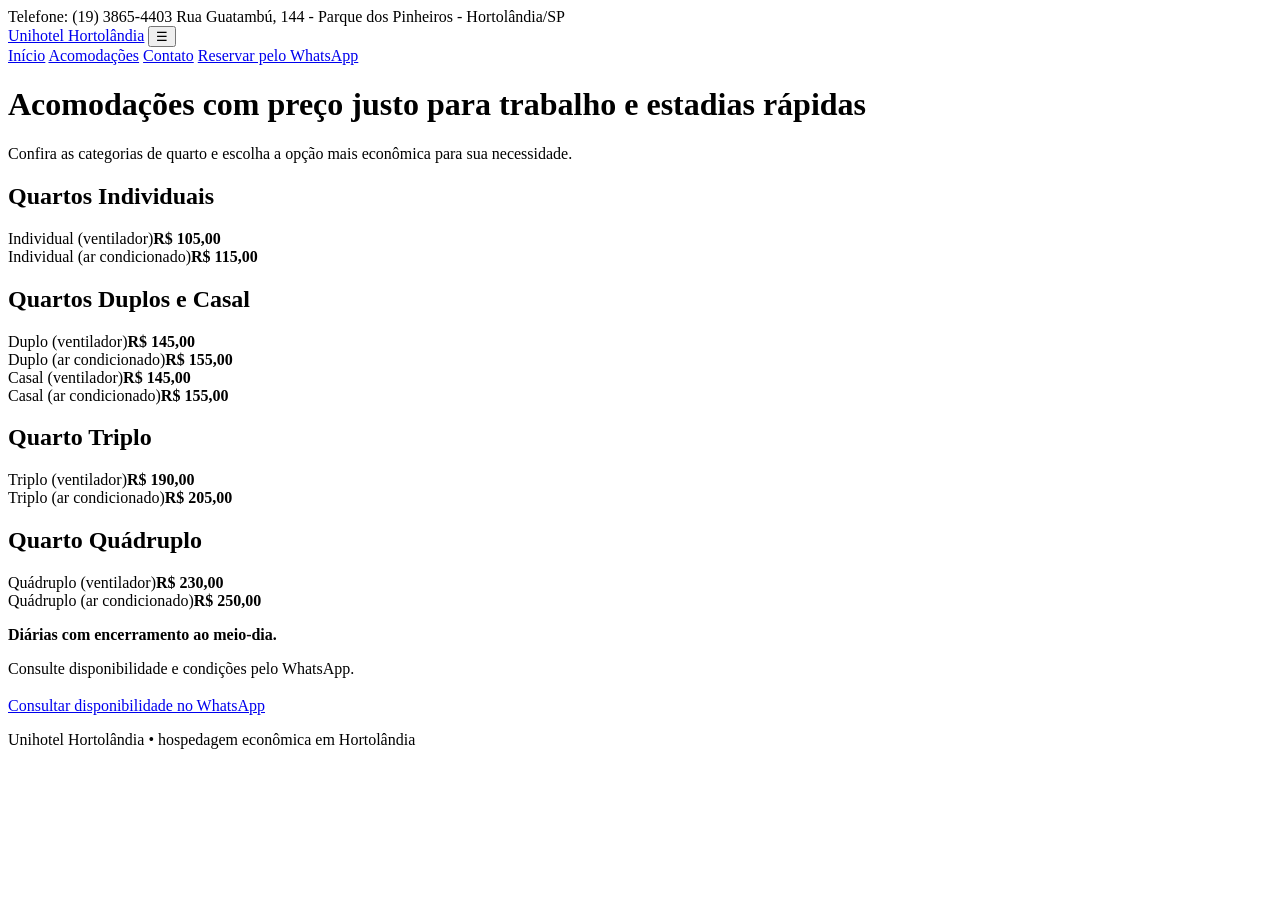
==== site/web/acomodacoes.html @ 1331bcb0 "Extrai conteúdo do site" ====
<!doctype html>
<html lang="pt-BR">
<head>
  <meta charset="utf-8">
  <meta name="viewport" content="width=device-width, initial-scale=1">
  <title>Acomodações e preços | Unihotel Hortolândia</title>
  <meta name="description" content="Veja as acomodações e tarifas do Unihotel Hortolândia. Hospedagem econômica em Hortolândia com opções individual, duplo, casal, triplo e quádruplo.">
  <meta name="keywords" content="hotel em Hortolândia, hotel barato em Hortolândia, hospedagem econômica em Hortolândia, hotel para trabalhadores em Hortolândia">
  <link rel="canonical" href="https://www.hotel-unihotel.com.br/acomodacoes.html">
  <link rel="stylesheet" href="assets/css/site.css">
</head>
<body>
  <header class="header">
    <div class="topbar">
      <div class="container">
        <span>Telefone: (19) 3865-4403</span>
        <span>Rua Guatambú, 144 - Parque dos Pinheiros - Hortolândia/SP</span>
      </div>
    </div>
    <div class="container nav-wrap">
      <a class="brand" href="index.html">Unihotel Hortolândia</a>
      <button class="nav-toggle" data-nav-toggle aria-label="Abrir menu">☰</button>
      <nav class="menu" data-nav-menu>
        <a href="index.html">Início</a>
        <a class="active" href="acomodacoes.html">Acomodações</a>
        <a href="contato.html">Contato</a>
        <a class="btn btn-primary" href="https://wa.me/551938654403?text=Olá%2C+quero+reservar+no+Unihotel+Hortolândia" target="_blank" rel="noopener">Reservar pelo WhatsApp</a>
      </nav>
    </div>
  </header>

  <main class="section">
    <div class="container">
      <h1>Acomodações com preço justo para trabalho e estadias rápidas</h1>
      <p class="section-intro">Confira as categorias de quarto e escolha a opção mais econômica para sua necessidade.</p>

      <div class="room-grid">
        <article class="card room-card">
          <h2>Quartos Individuais</h2>
          <div class="price-line"><span>Individual (ventilador)</span><strong>R$ 105,00</strong></div>
          <div class="price-line"><span>Individual (ar condicionado)</span><strong>R$ 115,00</strong></div>
        </article>

        <article class="card room-card">
          <h2>Quartos Duplos e Casal</h2>
          <div class="price-line"><span>Duplo (ventilador)</span><strong>R$ 145,00</strong></div>
          <div class="price-line"><span>Duplo (ar condicionado)</span><strong>R$ 155,00</strong></div>
          <div class="price-line"><span>Casal (ventilador)</span><strong>R$ 145,00</strong></div>
          <div class="price-line"><span>Casal (ar condicionado)</span><strong>R$ 155,00</strong></div>
        </article>

        <article class="card room-card">
          <h2>Quarto Triplo</h2>
          <div class="price-line"><span>Triplo (ventilador)</span><strong>R$ 190,00</strong></div>
          <div class="price-line"><span>Triplo (ar condicionado)</span><strong>R$ 205,00</strong></div>
        </article>

        <article class="card room-card">
          <h2>Quarto Quádruplo</h2>
          <div class="price-line"><span>Quádruplo (ventilador)</span><strong>R$ 230,00</strong></div>
          <div class="price-line"><span>Quádruplo (ar condicionado)</span><strong>R$ 250,00</strong></div>
        </article>
      </div>

      <div class="notice">
        <p><strong>Diárias com encerramento ao meio-dia.</strong></p>
        <p>Consulte disponibilidade e condições pelo WhatsApp.</p>
      </div>

      <p style="margin-top:1.2rem;">
        <a class="btn btn-primary" href="https://wa.me/551938654403?text=Olá%2C+quero+consultar+uma+acomodação+no+Unihotel+Hortolândia" target="_blank" rel="noopener">Consultar disponibilidade no WhatsApp</a>
      </p>
    </div>
  </main>

  <footer>
    <div class="container">
      Unihotel Hortolândia • hospedagem econômica em Hortolândia
    </div>
  </footer>

  <script src="assets/js/site.js"></script>
</body>
</html>
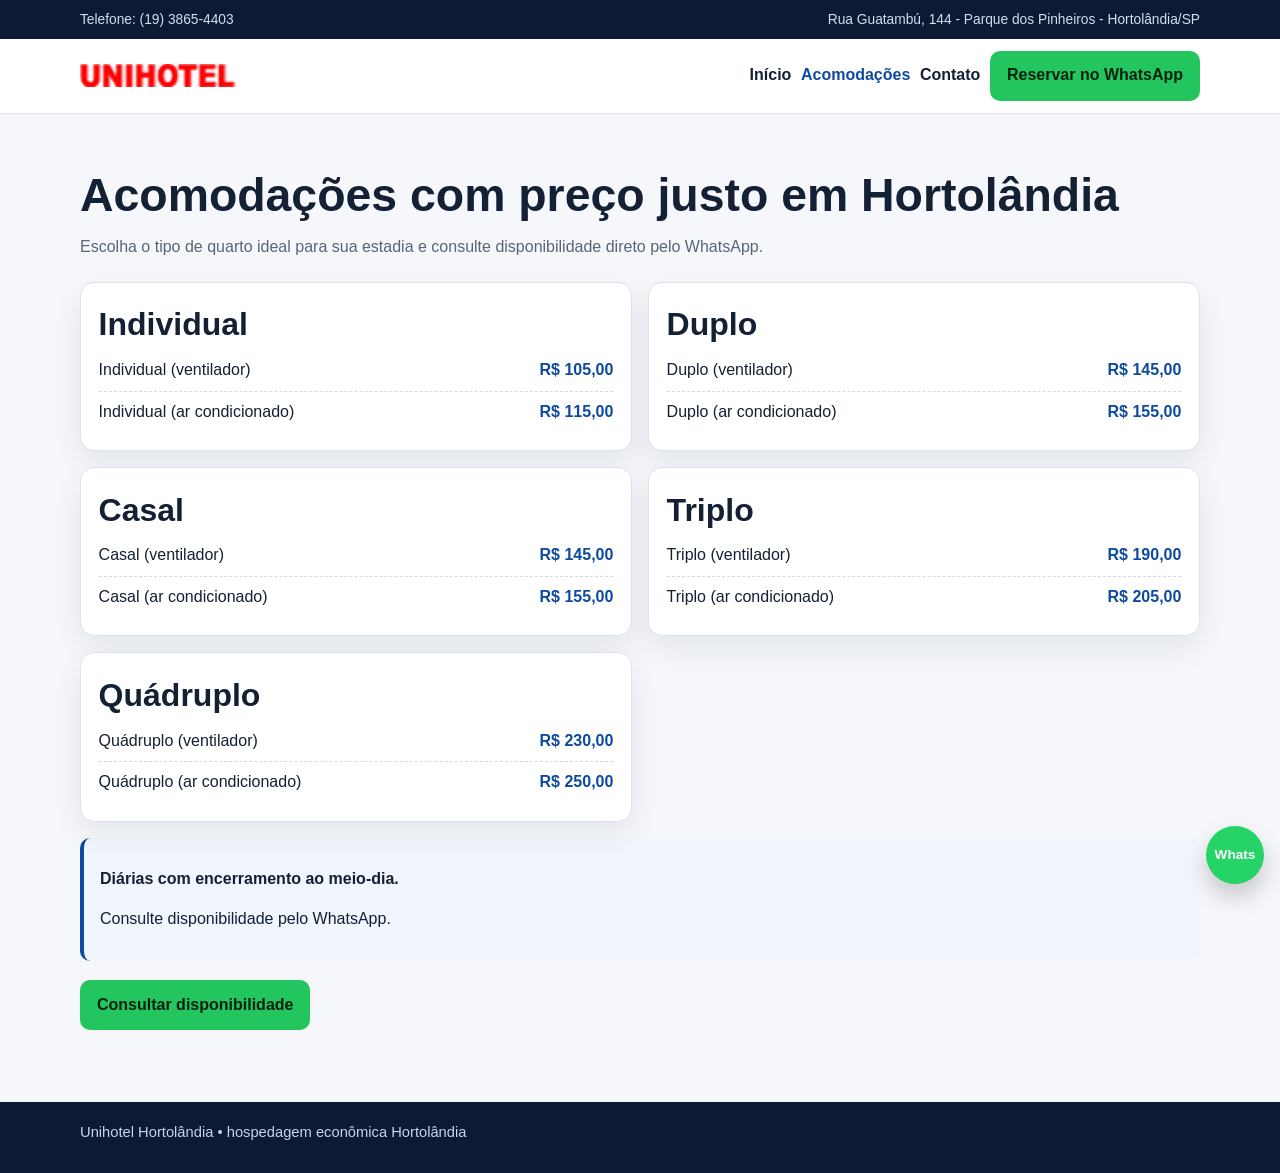
==== commit 5b5d35ad: "Refactor static site with modern mobile-first UX and WhatsApp conversion" ====
--- a/site/web/acomodacoes.html
+++ b/site/web/acomodacoes.html
@@ -4,9 +4,10 @@
   <meta charset="utf-8">
   <meta name="viewport" content="width=device-width, initial-scale=1">
   <title>Acomodações e preços | Unihotel Hortolândia</title>
-  <meta name="description" content="Veja as acomodações e tarifas do Unihotel Hortolândia. Hospedagem econômica em Hortolândia com opções individual, duplo, casal, triplo e quádruplo.">
-  <meta name="keywords" content="hotel em Hortolândia, hotel barato em Hortolândia, hospedagem econômica em Hortolândia, hotel para trabalhadores em Hortolândia">
+  <meta name="description" content="Confira acomodações e valores do Unihotel Hortolândia. Hotel barato em Hortolândia com opções individuais, duplas, casal, triplas e quádruplas.">
+  <meta name="keywords" content="hotel em Hortolândia, hotel barato em Hortolândia, hospedagem econômica Hortolândia">
   <link rel="canonical" href="https://www.hotel-unihotel.com.br/acomodacoes.html">
+  <link rel="icon" href="assets/images/favicon.png" type="image/png">
   <link rel="stylesheet" href="assets/css/site.css">
 </head>
 <body>
@@ -18,45 +19,51 @@
       </div>
     </div>
     <div class="container nav-wrap">
-      <a class="brand" href="index.html">Unihotel Hortolândia</a>
-      <button class="nav-toggle" data-nav-toggle aria-label="Abrir menu">☰</button>
+      <a class="brand" href="index.html" aria-label="Página inicial Unihotel Hortolândia">
+        <img src="assets/images/logo.png" alt="Logo Unihotel Hortolândia">
+      </a>
+      <button class="nav-toggle" data-nav-toggle aria-label="Abrir menu" aria-expanded="false">☰</button>
       <nav class="menu" data-nav-menu>
         <a href="index.html">Início</a>
         <a class="active" href="acomodacoes.html">Acomodações</a>
         <a href="contato.html">Contato</a>
-        <a class="btn btn-primary" href="https://wa.me/551938654403?text=Olá%2C+quero+reservar+no+Unihotel+Hortolândia" target="_blank" rel="noopener">Reservar pelo WhatsApp</a>
+        <a class="btn btn-primary" href="https://wa.me/5519989296952?text=Olá%2C+quero+consultar+acomodações+no+Unihotel+Hortolândia" target="_blank" rel="noopener">Reservar no WhatsApp</a>
       </nav>
     </div>
   </header>
 
   <main class="section">
     <div class="container">
-      <h1>Acomodações com preço justo para trabalho e estadias rápidas</h1>
-      <p class="section-intro">Confira as categorias de quarto e escolha a opção mais econômica para sua necessidade.</p>
+      <h1>Acomodações com preço justo em Hortolândia</h1>
+      <p class="section-intro">Escolha o tipo de quarto ideal para sua estadia e consulte disponibilidade direto pelo WhatsApp.</p>
 
-      <div class="room-grid">
-        <article class="card room-card">
-          <h2>Quartos Individuais</h2>
+      <div class="price-grid">
+        <article class="card">
+          <h2>Individual</h2>
           <div class="price-line"><span>Individual (ventilador)</span><strong>R$ 105,00</strong></div>
           <div class="price-line"><span>Individual (ar condicionado)</span><strong>R$ 115,00</strong></div>
         </article>
 
-        <article class="card room-card">
-          <h2>Quartos Duplos e Casal</h2>
+        <article class="card">
+          <h2>Duplo</h2>
           <div class="price-line"><span>Duplo (ventilador)</span><strong>R$ 145,00</strong></div>
           <div class="price-line"><span>Duplo (ar condicionado)</span><strong>R$ 155,00</strong></div>
+        </article>
+
+        <article class="card">
+          <h2>Casal</h2>
           <div class="price-line"><span>Casal (ventilador)</span><strong>R$ 145,00</strong></div>
           <div class="price-line"><span>Casal (ar condicionado)</span><strong>R$ 155,00</strong></div>
         </article>
 
-        <article class="card room-card">
-          <h2>Quarto Triplo</h2>
+        <article class="card">
+          <h2>Triplo</h2>
           <div class="price-line"><span>Triplo (ventilador)</span><strong>R$ 190,00</strong></div>
           <div class="price-line"><span>Triplo (ar condicionado)</span><strong>R$ 205,00</strong></div>
         </article>
 
-        <article class="card room-card">
-          <h2>Quarto Quádruplo</h2>
+        <article class="card">
+          <h2>Quádruplo</h2>
           <div class="price-line"><span>Quádruplo (ventilador)</span><strong>R$ 230,00</strong></div>
           <div class="price-line"><span>Quádruplo (ar condicionado)</span><strong>R$ 250,00</strong></div>
         </article>
@@ -64,20 +71,20 @@
 
       <div class="notice">
         <p><strong>Diárias com encerramento ao meio-dia.</strong></p>
-        <p>Consulte disponibilidade e condições pelo WhatsApp.</p>
+        <p>Consulte disponibilidade pelo WhatsApp.</p>
       </div>
 
-      <p style="margin-top:1.2rem;">
-        <a class="btn btn-primary" href="https://wa.me/551938654403?text=Olá%2C+quero+consultar+uma+acomodação+no+Unihotel+Hortolândia" target="_blank" rel="noopener">Consultar disponibilidade no WhatsApp</a>
+      <p class="cta-row">
+        <a class="btn btn-primary" href="https://wa.me/5519989296952?text=Olá%2C+quero+consultar+disponibilidade+de+quartos+no+Unihotel+Hortolândia" target="_blank" rel="noopener">Consultar disponibilidade</a>
       </p>
     </div>
   </main>
 
   <footer>
-    <div class="container">
-      Unihotel Hortolândia • hospedagem econômica em Hortolândia
-    </div>
+    <div class="container">Unihotel Hortolândia • hospedagem econômica Hortolândia</div>
   </footer>
+
+  <a class="whatsapp-float" href="https://wa.me/5519989296952?text=Olá%2C+quero+consultar+acomodações+no+Unihotel+Hortolândia" target="_blank" rel="noopener" aria-label="Conversar no WhatsApp">Whats</a>
 
   <script src="assets/js/site.js"></script>
 </body>
--- a/site/web/assets/css/site.css
+++ b/site/web/assets/css/site.css
@@ -0,0 +1,305 @@
+:root {
+  --bg: #f5f7fb;
+  --surface: #ffffff;
+  --text: #142033;
+  --muted: #5a6475;
+  --primary: #0d4aa0;
+  --primary-dark: #0b3b80;
+  --accent: #22c55e;
+  --border: #dce3ef;
+  --radius: 14px;
+  --shadow: 0 12px 30px rgba(10, 20, 40, 0.08);
+  --space-1: 0.5rem;
+  --space-2: 0.9rem;
+  --space-3: 1.25rem;
+  --space-4: 2rem;
+  --space-5: 3.5rem;
+}
+
+* { box-sizing: border-box; }
+
+body {
+  margin: 0;
+  font-family: "Segoe UI", Roboto, Arial, sans-serif;
+  background: var(--bg);
+  color: var(--text);
+  line-height: 1.55;
+}
+
+a { color: inherit; text-decoration: none; }
+
+img { max-width: 100%; display: block; }
+
+.container {
+  width: min(1120px, calc(100% - 2rem));
+  margin: 0 auto;
+}
+
+.topbar {
+  background: #0a1b33;
+  color: #d3def0;
+  font-size: 0.86rem;
+}
+
+.topbar .container {
+  display: flex;
+  flex-direction: column;
+  gap: 0.2rem;
+  padding: 0.55rem 0;
+}
+
+.header {
+  position: sticky;
+  top: 0;
+  z-index: 20;
+  background: #fff;
+  border-bottom: 1px solid var(--border);
+}
+
+.nav-wrap {
+  display: flex;
+  align-items: center;
+  justify-content: space-between;
+  padding: 0.75rem 0;
+  gap: var(--space-2);
+}
+
+.brand {
+  display: flex;
+  align-items: center;
+  gap: 0.75rem;
+  font-weight: 700;
+}
+
+.brand img {
+  width: 156px;
+  height: auto;
+}
+
+.menu {
+  display: none;
+  flex-direction: column;
+  gap: 0.6rem;
+  position: absolute;
+  left: 0;
+  right: 0;
+  top: 100%;
+  background: #fff;
+  border-bottom: 1px solid var(--border);
+  padding: 0.8rem 1rem 1rem;
+}
+
+.menu.is-open { display: flex; }
+
+.menu a:not(.btn) {
+  font-weight: 600;
+  padding: 0.2rem 0;
+}
+
+.menu .active { color: var(--primary); }
+
+.nav-toggle {
+  border: 1px solid var(--border);
+  background: #fff;
+  width: 42px;
+  height: 42px;
+  border-radius: 10px;
+  font-size: 1.2rem;
+}
+
+.hero {
+  background-image: linear-gradient(rgba(10,20,40,0.65), rgba(10,20,40,0.75)), url("../images/content/fachada-unihotel.jpg");
+  background-size: cover;
+  background-position: center 30%;
+  color: #fff;
+  padding: 4.5rem 0;
+}
+
+.hero-content {
+  max-width: 670px;
+}
+
+h1 {
+  margin: 0;
+  font-size: clamp(1.8rem, 6vw, 2.9rem);
+  line-height: 1.12;
+}
+
+.hero p {
+  margin: 0.85rem 0 0;
+  font-size: clamp(1rem, 3.8vw, 1.2rem);
+}
+
+.price-tag {
+  display: inline-block;
+  margin-top: 1rem;
+  background: rgba(255,255,255,0.12);
+  border: 1px solid rgba(255,255,255,0.35);
+  border-radius: 999px;
+  padding: 0.35rem 0.9rem;
+  font-weight: 700;
+}
+
+.cta-row {
+  display: flex;
+  flex-wrap: wrap;
+  gap: 0.65rem;
+  margin-top: 1.2rem;
+}
+
+.btn {
+  display: inline-flex;
+  align-items: center;
+  justify-content: center;
+  min-height: 46px;
+  padding: 0.72rem 1rem;
+  border-radius: 10px;
+  font-weight: 700;
+  border: 1px solid transparent;
+}
+
+.btn-primary { background: var(--accent); color: #09220f; }
+.btn-primary:hover { background: #18a84c; }
+
+.btn-secondary {
+  background: #fff;
+  color: var(--primary);
+  border-color: #b6c9ea;
+}
+
+.section { padding: var(--space-5) 0; }
+.section.alt { background: #eef3fb; }
+
+h2 {
+  margin: 0;
+  font-size: clamp(1.45rem, 4vw, 2rem);
+}
+
+.section-intro {
+  margin-top: 0.8rem;
+  color: var(--muted);
+  max-width: 820px;
+}
+
+.grid {
+  margin-top: 1.4rem;
+  display: grid;
+  gap: 1rem;
+}
+
+.card {
+  background: var(--surface);
+  border: 1px solid var(--border);
+  border-radius: var(--radius);
+  box-shadow: var(--shadow);
+  padding: 1.1rem;
+}
+
+.card h3 { margin-top: 0; margin-bottom: 0.45rem; }
+
+.photo-grid {
+  display: grid;
+  gap: 1rem;
+  margin-top: 1.3rem;
+}
+
+.photo-card img {
+  width: 100%;
+  height: 220px;
+  object-fit: cover;
+  border-radius: 10px;
+}
+
+.price-grid {
+  margin-top: 1.4rem;
+  display: grid;
+  gap: 1rem;
+}
+
+.price-line {
+  display: flex;
+  align-items: center;
+  justify-content: space-between;
+  gap: 1rem;
+  padding: 0.5rem 0;
+  border-bottom: 1px dashed #d2d9e6;
+}
+
+.price-line:last-child { border-bottom: 0; }
+.price-line strong { color: var(--primary); }
+
+.notice {
+  border-left: 4px solid var(--primary);
+  background: #f1f5fd;
+  padding: 0.8rem 1rem;
+  border-radius: 10px;
+  margin-top: 1rem;
+}
+
+.contact-list {
+  display: grid;
+  gap: 1rem;
+  margin-top: 1.2rem;
+}
+
+.contact-item h3 { margin: 0 0 0.35rem; font-size: 1.06rem; }
+
+.map-wrap iframe {
+  width: 100%;
+  min-height: 320px;
+  border: 0;
+  border-radius: 12px;
+}
+
+footer {
+  background: #0a1b33;
+  color: #c7d4ea;
+  padding: 1.2rem 0 1.8rem;
+  font-size: 0.92rem;
+}
+
+.whatsapp-float {
+  position: fixed;
+  right: 1rem;
+  bottom: 1rem;
+  z-index: 40;
+  width: 58px;
+  height: 58px;
+  border-radius: 999px;
+  background: #25d366;
+  display: inline-flex;
+  align-items: center;
+  justify-content: center;
+  box-shadow: 0 12px 24px rgba(0,0,0,0.2);
+  color: white;
+  font-weight: 900;
+  font-size: 0.85rem;
+}
+
+@media (min-width: 760px) {
+  .topbar .container {
+    flex-direction: row;
+    justify-content: space-between;
+  }
+
+  .nav-toggle { display: none; }
+
+  .menu {
+    position: static;
+    display: flex;
+    flex-direction: row;
+    align-items: center;
+    border: 0;
+    padding: 0;
+    background: transparent;
+  }
+
+  .grid { grid-template-columns: repeat(2, minmax(0, 1fr)); }
+  .photo-grid { grid-template-columns: repeat(3, minmax(0, 1fr)); }
+  .price-grid { grid-template-columns: repeat(2, minmax(0, 1fr)); }
+  .contact-list { grid-template-columns: repeat(2, minmax(0, 1fr)); }
+}
+
+@media (min-width: 1024px) {
+  .grid { grid-template-columns: repeat(4, minmax(0, 1fr)); }
+}
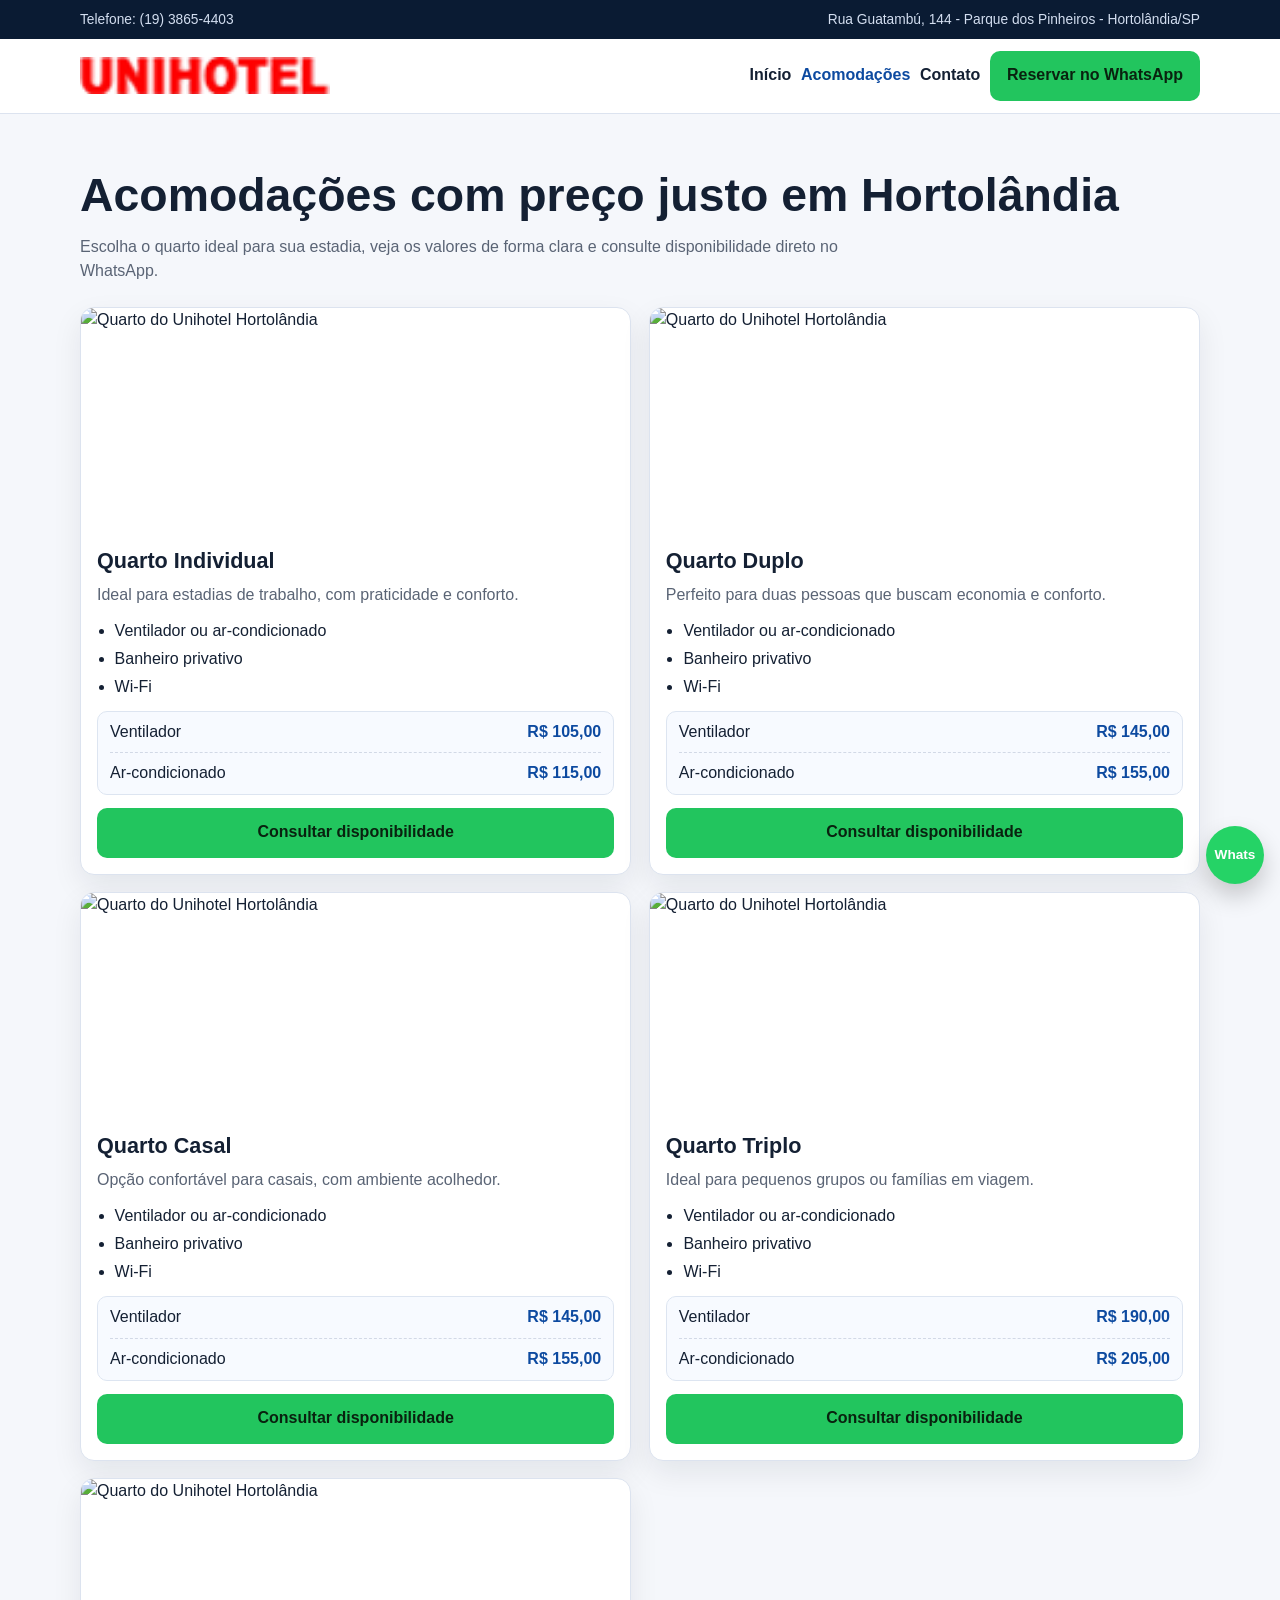
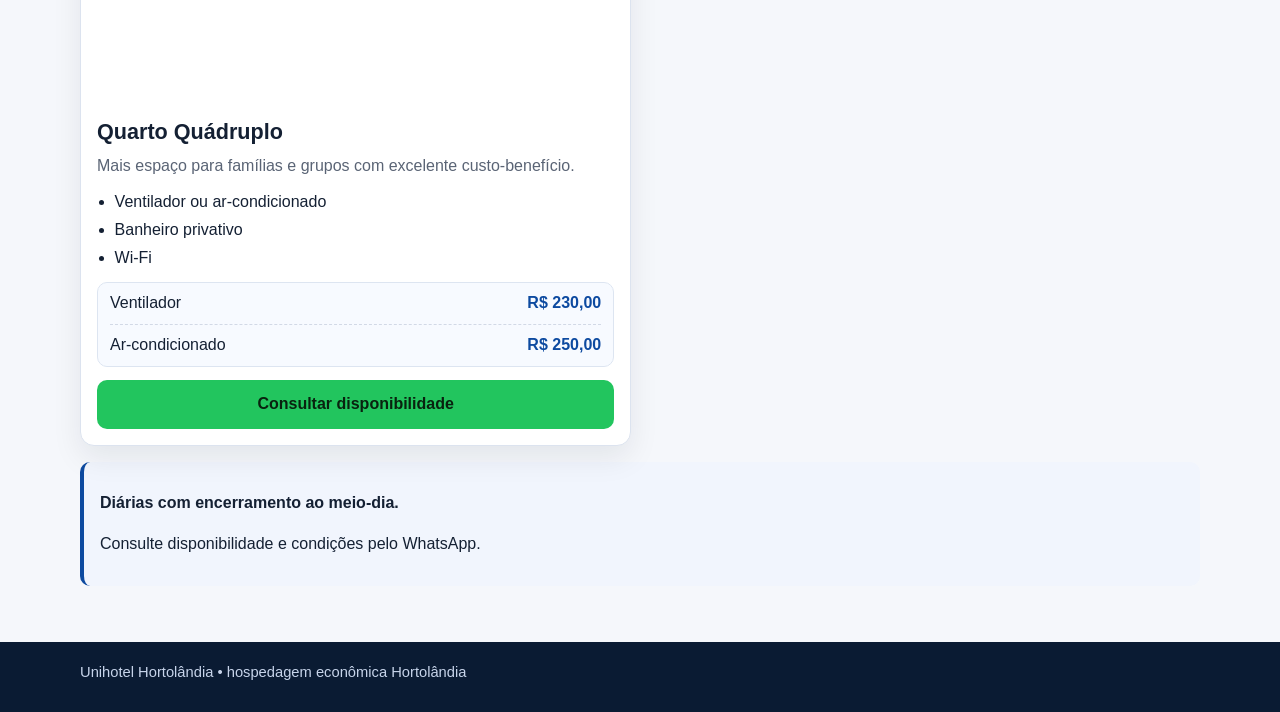
==== commit 7d118334: "Aumenta destaque visual do logo no cabeçalho" ====
--- a/site/web/acomodacoes.html
+++ b/site/web/acomodacoes.html
@@ -35,48 +35,104 @@
   <main class="section">
     <div class="container">
       <h1>Acomodações com preço justo em Hortolândia</h1>
-      <p class="section-intro">Escolha o tipo de quarto ideal para sua estadia e consulte disponibilidade direto pelo WhatsApp.</p>
+      <p class="section-intro">Escolha o quarto ideal para sua estadia, veja os valores de forma clara e consulte disponibilidade direto no WhatsApp.</p>
 
-      <div class="price-grid">
-        <article class="card">
-          <h2>Individual</h2>
-          <div class="price-line"><span>Individual (ventilador)</span><strong>R$ 105,00</strong></div>
-          <div class="price-line"><span>Individual (ar condicionado)</span><strong>R$ 115,00</strong></div>
+      <div class="accommodation-grid">
+        <article class="room-card">
+          <img src="/assets/images/content/quarto-standard.jpg" alt="Quarto do Unihotel Hortolândia">
+          <div class="room-card-content">
+            <h2>Quarto Individual</h2>
+            <p>Ideal para estadias de trabalho, com praticidade e conforto.</p>
+            <ul class="room-features">
+              <li>Ventilador ou ar-condicionado</li>
+              <li>Banheiro privativo</li>
+              <li>Wi-Fi</li>
+            </ul>
+            <div class="room-pricing">
+              <div class="price-line"><span>Ventilador</span><strong>R$ 105,00</strong></div>
+              <div class="price-line"><span>Ar-condicionado</span><strong>R$ 115,00</strong></div>
+            </div>
+            <a class="btn btn-primary room-cta" href="https://wa.me/5519989296952?text=Olá%2C+quero+consultar+disponibilidade+do+quarto+individual+no+Unihotel+Hortolândia" target="_blank" rel="noopener">Consultar disponibilidade</a>
+          </div>
         </article>
 
-        <article class="card">
-          <h2>Duplo</h2>
-          <div class="price-line"><span>Duplo (ventilador)</span><strong>R$ 145,00</strong></div>
-          <div class="price-line"><span>Duplo (ar condicionado)</span><strong>R$ 155,00</strong></div>
+        <article class="room-card">
+          <img src="/assets/images/content/quarto-duplo.jpg" alt="Quarto do Unihotel Hortolândia">
+          <div class="room-card-content">
+            <h2>Quarto Duplo</h2>
+            <p>Perfeito para duas pessoas que buscam economia e conforto.</p>
+            <ul class="room-features">
+              <li>Ventilador ou ar-condicionado</li>
+              <li>Banheiro privativo</li>
+              <li>Wi-Fi</li>
+            </ul>
+            <div class="room-pricing">
+              <div class="price-line"><span>Ventilador</span><strong>R$ 145,00</strong></div>
+              <div class="price-line"><span>Ar-condicionado</span><strong>R$ 155,00</strong></div>
+            </div>
+            <a class="btn btn-primary room-cta" href="https://wa.me/5519989296952?text=Olá%2C+quero+consultar+disponibilidade+do+quarto+duplo+no+Unihotel+Hortolândia" target="_blank" rel="noopener">Consultar disponibilidade</a>
+          </div>
         </article>
 
-        <article class="card">
-          <h2>Casal</h2>
-          <div class="price-line"><span>Casal (ventilador)</span><strong>R$ 145,00</strong></div>
-          <div class="price-line"><span>Casal (ar condicionado)</span><strong>R$ 155,00</strong></div>
+        <article class="room-card">
+          <img src="/assets/images/content/quarto-unihotel-02.jpg" alt="Quarto do Unihotel Hortolândia">
+          <div class="room-card-content">
+            <h2>Quarto Casal</h2>
+            <p>Opção confortável para casais, com ambiente acolhedor.</p>
+            <ul class="room-features">
+              <li>Ventilador ou ar-condicionado</li>
+              <li>Banheiro privativo</li>
+              <li>Wi-Fi</li>
+            </ul>
+            <div class="room-pricing">
+              <div class="price-line"><span>Ventilador</span><strong>R$ 145,00</strong></div>
+              <div class="price-line"><span>Ar-condicionado</span><strong>R$ 155,00</strong></div>
+            </div>
+            <a class="btn btn-primary room-cta" href="https://wa.me/5519989296952?text=Olá%2C+quero+consultar+disponibilidade+do+quarto+casal+no+Unihotel+Hortolândia" target="_blank" rel="noopener">Consultar disponibilidade</a>
+          </div>
         </article>
 
-        <article class="card">
-          <h2>Triplo</h2>
-          <div class="price-line"><span>Triplo (ventilador)</span><strong>R$ 190,00</strong></div>
-          <div class="price-line"><span>Triplo (ar condicionado)</span><strong>R$ 205,00</strong></div>
+        <article class="room-card">
+          <img src="/assets/images/content/quarto-triplo.jpg" alt="Quarto do Unihotel Hortolândia">
+          <div class="room-card-content">
+            <h2>Quarto Triplo</h2>
+            <p>Ideal para pequenos grupos ou famílias em viagem.</p>
+            <ul class="room-features">
+              <li>Ventilador ou ar-condicionado</li>
+              <li>Banheiro privativo</li>
+              <li>Wi-Fi</li>
+            </ul>
+            <div class="room-pricing">
+              <div class="price-line"><span>Ventilador</span><strong>R$ 190,00</strong></div>
+              <div class="price-line"><span>Ar-condicionado</span><strong>R$ 205,00</strong></div>
+            </div>
+            <a class="btn btn-primary room-cta" href="https://wa.me/5519989296952?text=Olá%2C+quero+consultar+disponibilidade+do+quarto+triplo+no+Unihotel+Hortolândia" target="_blank" rel="noopener">Consultar disponibilidade</a>
+          </div>
         </article>
 
-        <article class="card">
-          <h2>Quádruplo</h2>
-          <div class="price-line"><span>Quádruplo (ventilador)</span><strong>R$ 230,00</strong></div>
-          <div class="price-line"><span>Quádruplo (ar condicionado)</span><strong>R$ 250,00</strong></div>
+        <article class="room-card">
+          <img src="/assets/images/content/quarto-quadruplo.jpg" alt="Quarto do Unihotel Hortolândia">
+          <div class="room-card-content">
+            <h2>Quarto Quádruplo</h2>
+            <p>Mais espaço para famílias e grupos com excelente custo-benefício.</p>
+            <ul class="room-features">
+              <li>Ventilador ou ar-condicionado</li>
+              <li>Banheiro privativo</li>
+              <li>Wi-Fi</li>
+            </ul>
+            <div class="room-pricing">
+              <div class="price-line"><span>Ventilador</span><strong>R$ 230,00</strong></div>
+              <div class="price-line"><span>Ar-condicionado</span><strong>R$ 250,00</strong></div>
+            </div>
+            <a class="btn btn-primary room-cta" href="https://wa.me/5519989296952?text=Olá%2C+quero+consultar+disponibilidade+do+quarto+quádruplo+no+Unihotel+Hortolândia" target="_blank" rel="noopener">Consultar disponibilidade</a>
+          </div>
         </article>
       </div>
 
       <div class="notice">
         <p><strong>Diárias com encerramento ao meio-dia.</strong></p>
-        <p>Consulte disponibilidade pelo WhatsApp.</p>
+        <p>Consulte disponibilidade e condições pelo WhatsApp.</p>
       </div>
-
-      <p class="cta-row">
-        <a class="btn btn-primary" href="https://wa.me/5519989296952?text=Olá%2C+quero+consultar+disponibilidade+de+quartos+no+Unihotel+Hortolândia" target="_blank" rel="noopener">Consultar disponibilidade</a>
-      </p>
     </div>
   </main>
 
--- a/site/web/assets/css/site.css
+++ b/site/web/assets/css/site.css
@@ -72,7 +72,8 @@
 }
 
 .brand img {
-  width: 156px;
+  width: 220px;
+  max-width: 62vw;
   height: auto;
 }
 
@@ -216,6 +217,68 @@
   gap: 1rem;
 }
 
+.accommodation-grid {
+  margin-top: 1.4rem;
+  display: grid;
+  gap: 1.1rem;
+}
+
+.room-card {
+  background: var(--surface);
+  border: 1px solid var(--border);
+  border-radius: var(--radius);
+  box-shadow: var(--shadow);
+  overflow: hidden;
+  transition: transform 0.2s ease, box-shadow 0.2s ease;
+}
+
+.room-card:hover {
+  transform: translateY(-3px);
+  box-shadow: 0 16px 34px rgba(10, 20, 40, 0.14);
+}
+
+.room-card img {
+  width: 100%;
+  height: 220px;
+  object-fit: cover;
+}
+
+.room-card-content {
+  padding: 1rem;
+}
+
+.room-card-content h2 {
+  font-size: 1.35rem;
+  margin-bottom: 0.35rem;
+}
+
+.room-card-content p {
+  margin-top: 0;
+  margin-bottom: 0.7rem;
+  color: var(--muted);
+}
+
+.room-features {
+  margin: 0 0 0.7rem;
+  padding-left: 1.1rem;
+}
+
+.room-features li {
+  margin-bottom: 0.2rem;
+}
+
+.room-pricing {
+  border: 1px solid #dde5f1;
+  border-radius: 10px;
+  padding: 0 0.75rem;
+  background: #f7faff;
+}
+
+.room-cta {
+  margin-top: 0.8rem;
+  width: 100%;
+}
+
 .price-line {
   display: flex;
   align-items: center;
@@ -294,9 +357,14 @@
     background: transparent;
   }
 
+  .brand img {
+    width: 250px;
+  }
+
   .grid { grid-template-columns: repeat(2, minmax(0, 1fr)); }
   .photo-grid { grid-template-columns: repeat(3, minmax(0, 1fr)); }
   .price-grid { grid-template-columns: repeat(2, minmax(0, 1fr)); }
+  .accommodation-grid { grid-template-columns: repeat(2, minmax(0, 1fr)); }
   .contact-list { grid-template-columns: repeat(2, minmax(0, 1fr)); }
 }
 
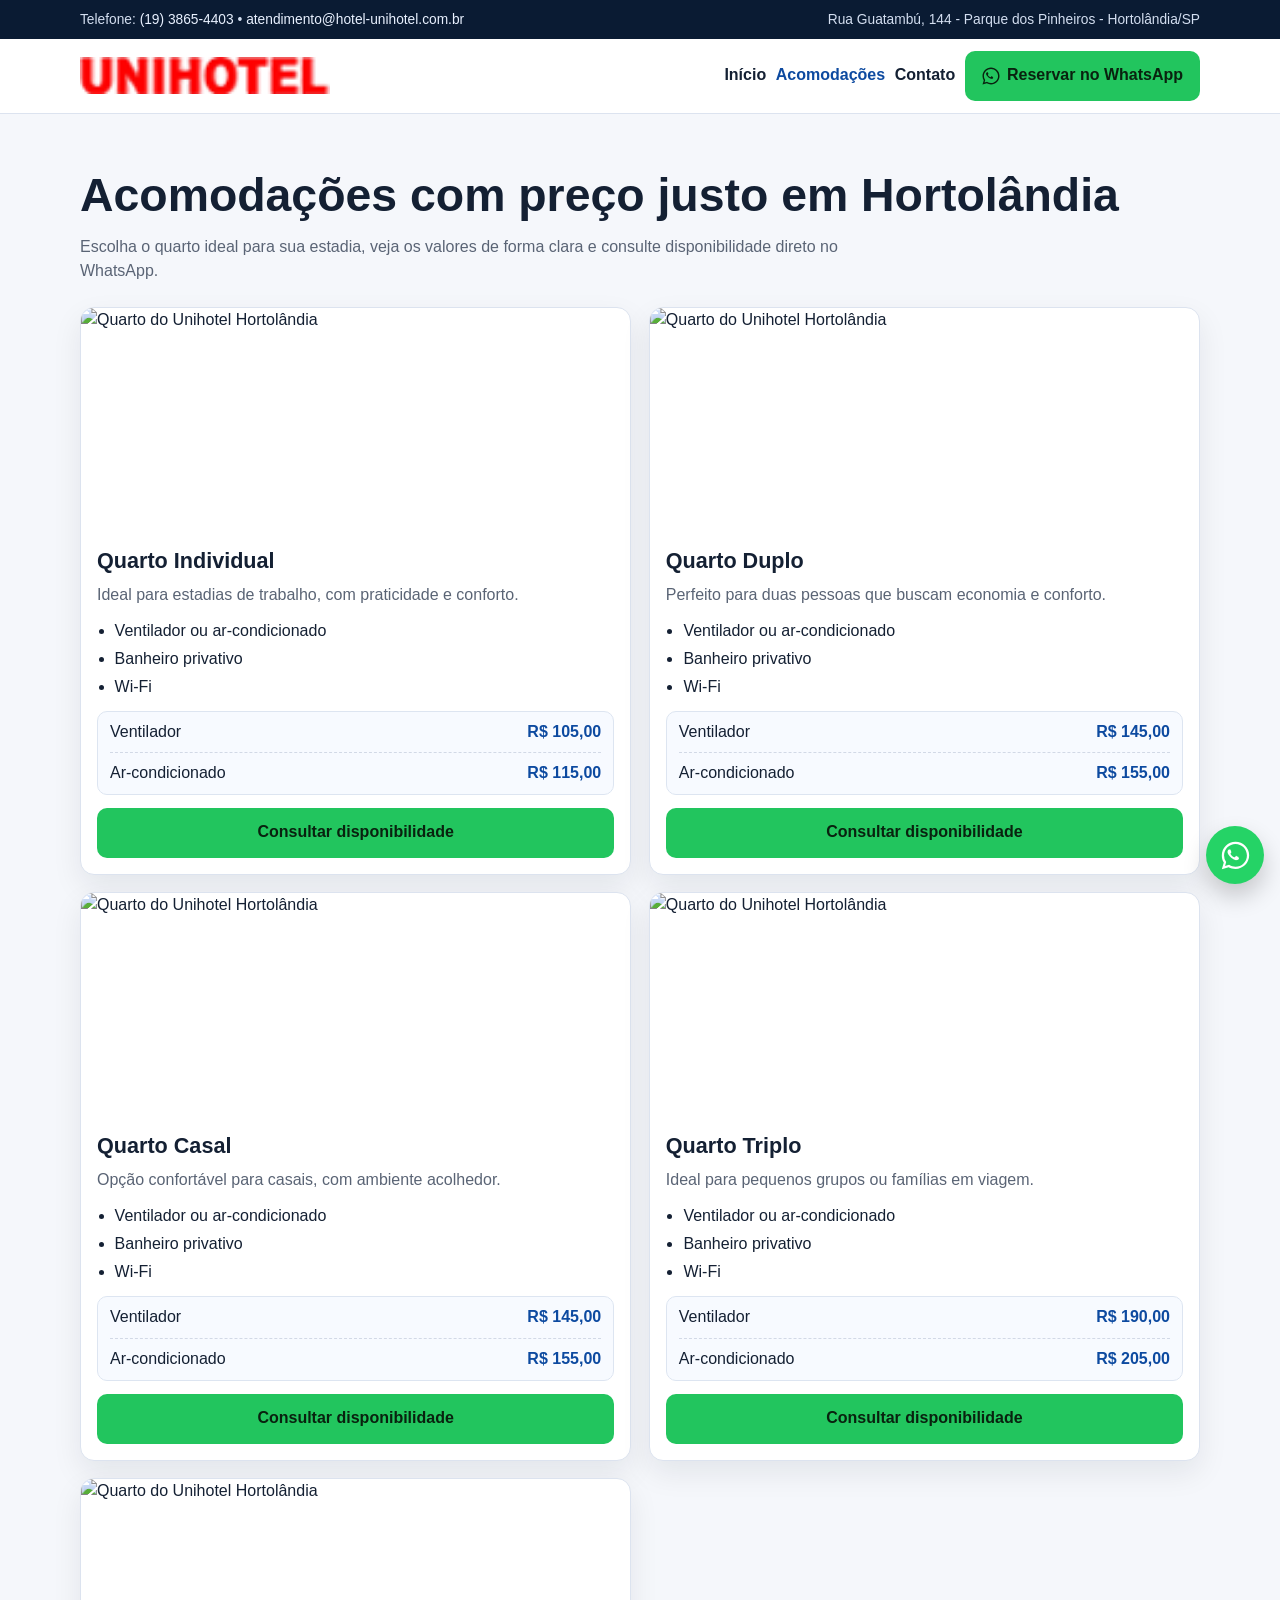
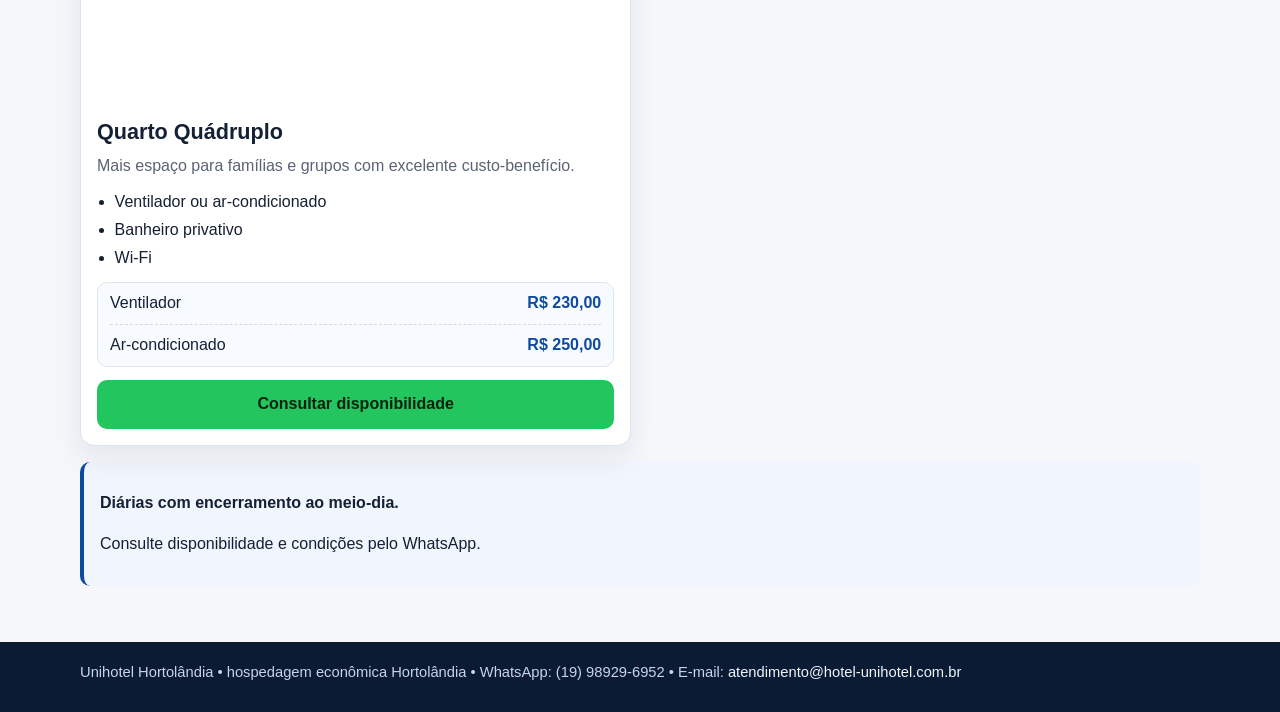
==== commit 1600e868: "Remove binary placeholder images from PR" ====
--- a/site/web/acomodacoes.html
+++ b/site/web/acomodacoes.html
@@ -14,20 +14,20 @@
   <header class="header">
     <div class="topbar">
       <div class="container">
-        <span>Telefone: (19) 3865-4403</span>
+        <span>Telefone: <a href="tel:+551938654403">(19) 3865-4403</a> • <a href="mailto:atendimento@hotel-unihotel.com.br">atendimento@hotel-unihotel.com.br</a></span>
         <span>Rua Guatambú, 144 - Parque dos Pinheiros - Hortolândia/SP</span>
       </div>
     </div>
     <div class="container nav-wrap">
       <a class="brand" href="index.html" aria-label="Página inicial Unihotel Hortolândia">
-        <img src="assets/images/logo.png" alt="Logo Unihotel Hortolândia">
+        <img src="assets/images/logo.png" alt="Logo Unihotel Hortolândia" loading="lazy">
       </a>
       <button class="nav-toggle" data-nav-toggle aria-label="Abrir menu" aria-expanded="false">☰</button>
       <nav class="menu" data-nav-menu>
         <a href="index.html">Início</a>
         <a class="active" href="acomodacoes.html">Acomodações</a>
         <a href="contato.html">Contato</a>
-        <a class="btn btn-primary" href="https://wa.me/5519989296952?text=Olá%2C+quero+consultar+acomodações+no+Unihotel+Hortolândia" target="_blank" rel="noopener">Reservar no WhatsApp</a>
+        <a class="btn btn-primary whatsapp-btn" href="https://wa.me/5519989296952?text=Olá%2C+quero+consultar+acomodações+no+Unihotel+Hortolândia" target="_blank" rel="noopener"><svg aria-hidden="true" viewBox="0 0 32 32"><path d="M19.1 17.5c-.3-.2-1.8-.9-2.1-1s-.5-.2-.7.2-.8 1-1 1.2-.4.2-.7.1a8.2 8.2 0 0 1-2.4-1.5 9.1 9.1 0 0 1-1.7-2.1c-.2-.3 0-.5.1-.7l.5-.6.3-.5c.1-.2 0-.4 0-.6l-.9-2.3c-.2-.5-.5-.4-.7-.4h-.6c-.2 0-.6.1-.9.4-.3.3-1.1 1-1.1 2.5s1.1 2.9 1.2 3.1c.2.2 2.2 3.5 5.3 4.8 3.2 1.4 3.2 1 3.8 1s1.8-.7 2.1-1.3.3-1.2.2-1.3c0-.1-.3-.2-.6-.4z" fill="currentColor"/><path d="M16 .9C7.7.9.9 7.7.9 16c0 2.8.7 5.5 2.2 7.8L.9 31.1l7.5-2c2.2 1.2 4.7 1.8 7.6 1.8 8.3 0 15.1-6.8 15.1-15.1S24.3.9 16 .9zm0 27.6c-2.4 0-4.7-.7-6.6-1.9l-.5-.3-4.4 1.2 1.2-4.3-.3-.5a12.3 12.3 0 0 1-2-6.7c0-6.9 5.7-12.6 12.6-12.6s12.6 5.7 12.6 12.6-5.7 12.5-12.6 12.5z" fill="currentColor"/></svg><span>Reservar no WhatsApp</span></a>
       </nav>
     </div>
   </header>
@@ -39,7 +39,7 @@
 
       <div class="accommodation-grid">
         <article class="room-card">
-          <img src="/assets/images/content/quarto-standard.jpg" alt="Quarto do Unihotel Hortolândia">
+          <img loading="lazy" src="/assets/images/content/quarto-standard.jpg" alt="Quarto do Unihotel Hortolândia">
           <div class="room-card-content">
             <h2>Quarto Individual</h2>
             <p>Ideal para estadias de trabalho, com praticidade e conforto.</p>
@@ -57,7 +57,7 @@
         </article>
 
         <article class="room-card">
-          <img src="/assets/images/content/quarto-duplo.jpg" alt="Quarto do Unihotel Hortolândia">
+          <img loading="lazy" src="/assets/images/content/quarto-duplo.jpg" alt="Quarto do Unihotel Hortolândia">
           <div class="room-card-content">
             <h2>Quarto Duplo</h2>
             <p>Perfeito para duas pessoas que buscam economia e conforto.</p>
@@ -75,7 +75,7 @@
         </article>
 
         <article class="room-card">
-          <img src="/assets/images/content/quarto-unihotel-02.jpg" alt="Quarto do Unihotel Hortolândia">
+          <img loading="lazy" src="/assets/images/content/quarto-unihotel-02.jpg" alt="Quarto do Unihotel Hortolândia">
           <div class="room-card-content">
             <h2>Quarto Casal</h2>
             <p>Opção confortável para casais, com ambiente acolhedor.</p>
@@ -93,7 +93,7 @@
         </article>
 
         <article class="room-card">
-          <img src="/assets/images/content/quarto-triplo.jpg" alt="Quarto do Unihotel Hortolândia">
+          <img loading="lazy" src="/assets/images/content/quarto-triplo.jpg" alt="Quarto do Unihotel Hortolândia">
           <div class="room-card-content">
             <h2>Quarto Triplo</h2>
             <p>Ideal para pequenos grupos ou famílias em viagem.</p>
@@ -111,7 +111,7 @@
         </article>
 
         <article class="room-card">
-          <img src="/assets/images/content/quarto-quadruplo.jpg" alt="Quarto do Unihotel Hortolândia">
+          <img loading="lazy" src="/assets/images/content/quarto-quadruplo.jpg" alt="Quarto do Unihotel Hortolândia">
           <div class="room-card-content">
             <h2>Quarto Quádruplo</h2>
             <p>Mais espaço para famílias e grupos com excelente custo-benefício.</p>
@@ -137,10 +137,10 @@
   </main>
 
   <footer>
-    <div class="container">Unihotel Hortolândia • hospedagem econômica Hortolândia</div>
+    <div class="container">Unihotel Hortolândia • hospedagem econômica Hortolândia • WhatsApp: (19) 98929-6952 • E-mail: <a href="mailto:atendimento@hotel-unihotel.com.br">atendimento@hotel-unihotel.com.br</a></div>
   </footer>
 
-  <a class="whatsapp-float" href="https://wa.me/5519989296952?text=Olá%2C+quero+consultar+acomodações+no+Unihotel+Hortolândia" target="_blank" rel="noopener" aria-label="Conversar no WhatsApp">Whats</a>
+  <a class="whatsapp-float" href="https://wa.me/5519989296952?text=Olá%2C+quero+consultar+acomodações+no+Unihotel+Hortolândia" target="_blank" rel="noopener" aria-label="Conversar no WhatsApp"><svg aria-hidden="true" viewBox="0 0 32 32"><path d="M19.1 17.5c-.3-.2-1.8-.9-2.1-1s-.5-.2-.7.2-.8 1-1 1.2-.4.2-.7.1a8.2 8.2 0 0 1-2.4-1.5 9.1 9.1 0 0 1-1.7-2.1c-.2-.3 0-.5.1-.7l.5-.6.3-.5c.1-.2 0-.4 0-.6l-.9-2.3c-.2-.5-.5-.4-.7-.4h-.6c-.2 0-.6.1-.9.4-.3.3-1.1 1-1.1 2.5s1.1 2.9 1.2 3.1c.2.2 2.2 3.5 5.3 4.8 3.2 1.4 3.2 1 3.8 1s1.8-.7 2.1-1.3.3-1.2.2-1.3c0-.1-.3-.2-.6-.4z" fill="currentColor"/><path d="M16 .9C7.7.9.9 7.7.9 16c0 2.8.7 5.5 2.2 7.8L.9 31.1l7.5-2c2.2 1.2 4.7 1.8 7.6 1.8 8.3 0 15.1-6.8 15.1-15.1S24.3.9 16 .9zm0 27.6c-2.4 0-4.7-.7-6.6-1.9l-.5-.3-4.4 1.2 1.2-4.3-.3-.5a12.3 12.3 0 0 1-2-6.7c0-6.9 5.7-12.6 12.6-12.6s12.6 5.7 12.6 12.6-5.7 12.5-12.6 12.5z" fill="currentColor"/></svg></a>
 
   <script src="assets/js/site.js"></script>
 </body>
--- a/site/web/assets/css/site.css
+++ b/site/web/assets/css/site.css
@@ -41,6 +41,10 @@
   font-size: 0.86rem;
 }
 
+.topbar a {
+  color: #e9f1ff;
+}
+
 .topbar .container {
   display: flex;
   flex-direction: column;
@@ -162,6 +166,16 @@
 .btn-primary { background: var(--accent); color: #09220f; }
 .btn-primary:hover { background: #18a84c; }
 
+.whatsapp-btn {
+  gap: 0.45rem;
+}
+
+.whatsapp-btn svg {
+  width: 18px;
+  height: 18px;
+  flex: 0 0 auto;
+}
+
 .btn-secondary {
   background: #fff;
   color: var(--primary);
@@ -196,12 +210,37 @@
   padding: 1.1rem;
 }
 
+.value-card {
+  padding: 0;
+  overflow: hidden;
+  transition: transform 0.2s ease, box-shadow 0.2s ease;
+}
+
+.value-card:hover {
+  transform: translateY(-4px);
+  box-shadow: 0 16px 34px rgba(10, 20, 40, 0.14);
+}
+
+.value-card img {
+  width: 100%;
+  height: 180px;
+  object-fit: cover;
+}
+
+.value-card .card-content {
+  padding: 1rem 1.1rem 1.15rem;
+}
+
 .card h3 { margin-top: 0; margin-bottom: 0.45rem; }
 
 .photo-grid {
   display: grid;
   gap: 1rem;
   margin-top: 1.3rem;
+}
+
+.photo-card {
+  padding: 0.65rem;
 }
 
 .photo-card img {
@@ -319,6 +358,10 @@
   color: #c7d4ea;
   padding: 1.2rem 0 1.8rem;
   font-size: 0.92rem;
+}
+
+footer a {
+  color: #eff5ff;
 }
 
 .whatsapp-float {
@@ -335,14 +378,19 @@
   justify-content: center;
   box-shadow: 0 12px 24px rgba(0,0,0,0.2);
   color: white;
-  font-weight: 900;
-  font-size: 0.85rem;
+}
+
+.whatsapp-float svg {
+  width: 29px;
+  height: 29px;
 }
 
 @media (min-width: 760px) {
   .topbar .container {
     flex-direction: row;
     justify-content: space-between;
+    align-items: center;
+    gap: 1rem;
   }
 
   .nav-toggle { display: none; }
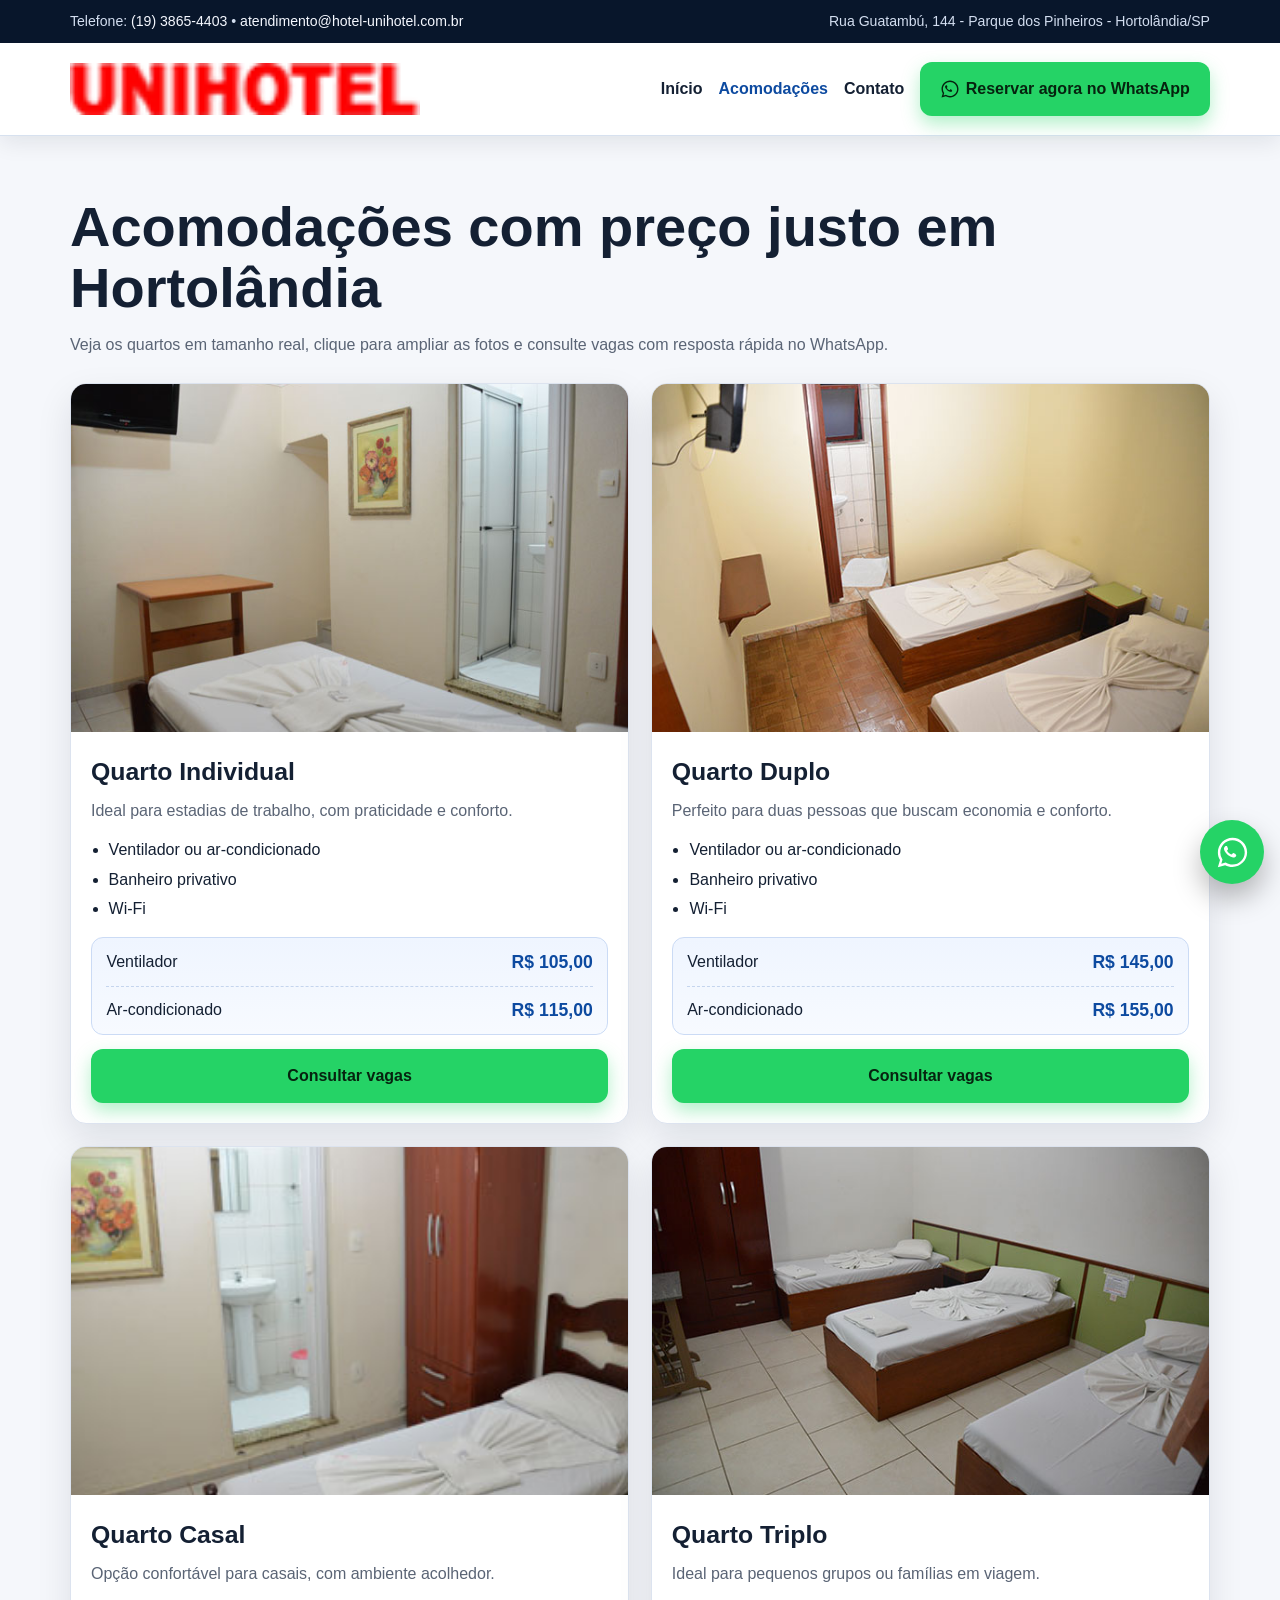
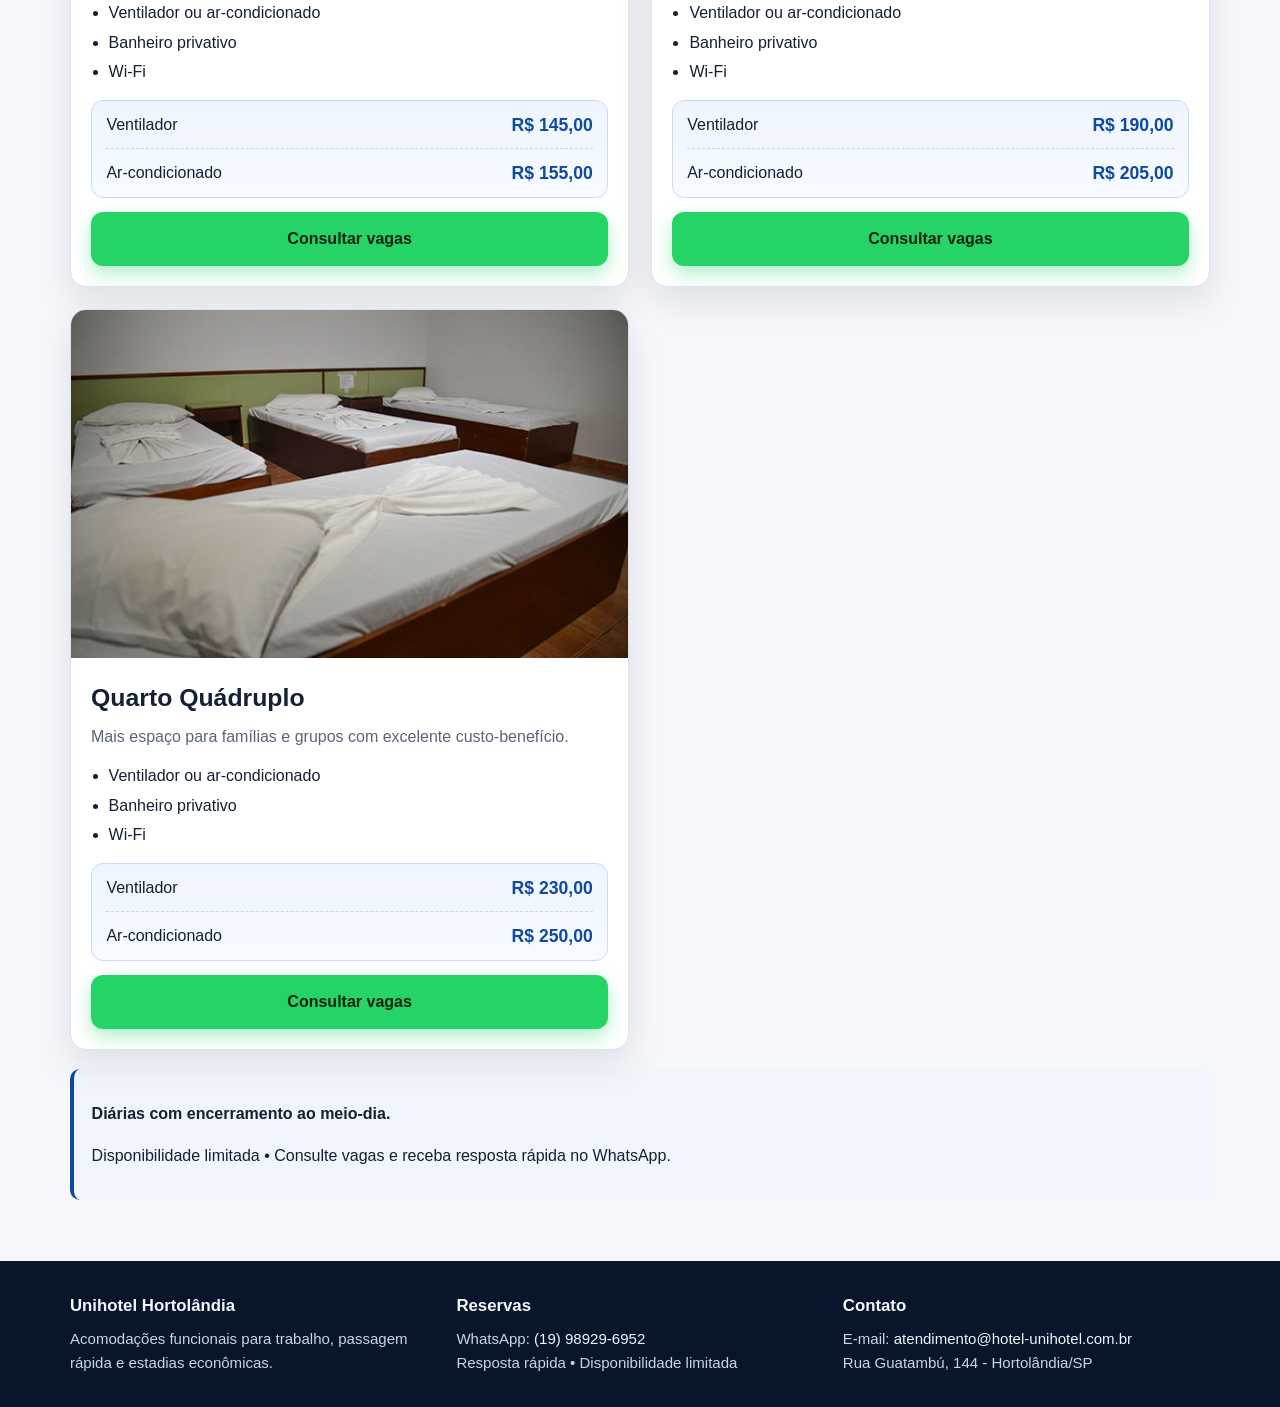
==== commit b1ad08af: "Improve UX/UI and conversion across static hotel site" ====
--- a/site/web/acomodacoes.html
+++ b/site/web/acomodacoes.html
@@ -27,7 +27,7 @@
         <a href="index.html">Início</a>
         <a class="active" href="acomodacoes.html">Acomodações</a>
         <a href="contato.html">Contato</a>
-        <a class="btn btn-primary whatsapp-btn" href="https://wa.me/5519989296952?text=Olá%2C+quero+consultar+acomodações+no+Unihotel+Hortolândia" target="_blank" rel="noopener"><svg aria-hidden="true" viewBox="0 0 32 32"><path d="M19.1 17.5c-.3-.2-1.8-.9-2.1-1s-.5-.2-.7.2-.8 1-1 1.2-.4.2-.7.1a8.2 8.2 0 0 1-2.4-1.5 9.1 9.1 0 0 1-1.7-2.1c-.2-.3 0-.5.1-.7l.5-.6.3-.5c.1-.2 0-.4 0-.6l-.9-2.3c-.2-.5-.5-.4-.7-.4h-.6c-.2 0-.6.1-.9.4-.3.3-1.1 1-1.1 2.5s1.1 2.9 1.2 3.1c.2.2 2.2 3.5 5.3 4.8 3.2 1.4 3.2 1 3.8 1s1.8-.7 2.1-1.3.3-1.2.2-1.3c0-.1-.3-.2-.6-.4z" fill="currentColor"/><path d="M16 .9C7.7.9.9 7.7.9 16c0 2.8.7 5.5 2.2 7.8L.9 31.1l7.5-2c2.2 1.2 4.7 1.8 7.6 1.8 8.3 0 15.1-6.8 15.1-15.1S24.3.9 16 .9zm0 27.6c-2.4 0-4.7-.7-6.6-1.9l-.5-.3-4.4 1.2 1.2-4.3-.3-.5a12.3 12.3 0 0 1-2-6.7c0-6.9 5.7-12.6 12.6-12.6s12.6 5.7 12.6 12.6-5.7 12.5-12.6 12.5z" fill="currentColor"/></svg><span>Reservar no WhatsApp</span></a>
+        <a class="btn btn-primary whatsapp-btn" href="https://wa.me/5519989296952?text=Olá%2C+quero+consultar+acomodações+no+Unihotel+Hortolândia" target="_blank" rel="noopener"><svg aria-hidden="true" viewBox="0 0 32 32"><path d="M19.1 17.5c-.3-.2-1.8-.9-2.1-1s-.5-.2-.7.2-.8 1-1 1.2-.4.2-.7.1a8.2 8.2 0 0 1-2.4-1.5 9.1 9.1 0 0 1-1.7-2.1c-.2-.3 0-.5.1-.7l.5-.6.3-.5c.1-.2 0-.4 0-.6l-.9-2.3c-.2-.5-.5-.4-.7-.4h-.6c-.2 0-.6.1-.9.4-.3.3-1.1 1-1.1 2.5s1.1 2.9 1.2 3.1c.2.2 2.2 3.5 5.3 4.8 3.2 1.4 3.2 1 3.8 1s1.8-.7 2.1-1.3.3-1.2.2-1.3c0-.1-.3-.2-.6-.4z" fill="currentColor"/><path d="M16 .9C7.7.9.9 7.7.9 16c0 2.8.7 5.5 2.2 7.8L.9 31.1l7.5-2c2.2 1.2 4.7 1.8 7.6 1.8 8.3 0 15.1-6.8 15.1-15.1S24.3.9 16 .9zm0 27.6c-2.4 0-4.7-.7-6.6-1.9l-.5-.3-4.4 1.2 1.2-4.3-.3-.5a12.3 12.3 0 0 1-2-6.7c0-6.9 5.7-12.6 12.6-12.6s12.6 5.7 12.6 12.6-5.7 12.5-12.6 12.5z" fill="currentColor"/></svg><span>Reservar agora no WhatsApp</span></a>
       </nav>
     </div>
   </header>
@@ -35,11 +35,13 @@
   <main class="section">
     <div class="container">
       <h1>Acomodações com preço justo em Hortolândia</h1>
-      <p class="section-intro">Escolha o quarto ideal para sua estadia, veja os valores de forma clara e consulte disponibilidade direto no WhatsApp.</p>
+      <p class="section-intro">Veja os quartos em tamanho real, clique para ampliar as fotos e consulte vagas com resposta rápida no WhatsApp.</p>
 
       <div class="accommodation-grid">
         <article class="room-card">
-          <img loading="lazy" src="/assets/images/content/quarto-standard.jpg" alt="Quarto do Unihotel Hortolândia">
+          <button class="room-image-btn" type="button" aria-label="Ampliar foto do Quarto Individual">
+            <img loading="lazy" src="assets/images/content/quarto-standard.jpg" alt="Quarto Individual do Unihotel Hortolândia" data-zoomable>
+          </button>
           <div class="room-card-content">
             <h2>Quarto Individual</h2>
             <p>Ideal para estadias de trabalho, com praticidade e conforto.</p>
@@ -52,12 +54,14 @@
               <div class="price-line"><span>Ventilador</span><strong>R$ 105,00</strong></div>
               <div class="price-line"><span>Ar-condicionado</span><strong>R$ 115,00</strong></div>
             </div>
-            <a class="btn btn-primary room-cta" href="https://wa.me/5519989296952?text=Olá%2C+quero+consultar+disponibilidade+do+quarto+individual+no+Unihotel+Hortolândia" target="_blank" rel="noopener">Consultar disponibilidade</a>
+            <a class="btn btn-primary room-cta" href="https://wa.me/5519989296952?text=Olá%2C+quero+consultar+vagas+do+quarto+individual+no+Unihotel+Hortolândia" target="_blank" rel="noopener">Consultar vagas</a>
           </div>
         </article>
 
         <article class="room-card">
-          <img loading="lazy" src="/assets/images/content/quarto-duplo.jpg" alt="Quarto do Unihotel Hortolândia">
+          <button class="room-image-btn" type="button" aria-label="Ampliar foto do Quarto Duplo">
+            <img loading="lazy" src="assets/images/content/quarto-duplo.jpg" alt="Quarto Duplo do Unihotel Hortolândia" data-zoomable>
+          </button>
           <div class="room-card-content">
             <h2>Quarto Duplo</h2>
             <p>Perfeito para duas pessoas que buscam economia e conforto.</p>
@@ -70,12 +74,14 @@
               <div class="price-line"><span>Ventilador</span><strong>R$ 145,00</strong></div>
               <div class="price-line"><span>Ar-condicionado</span><strong>R$ 155,00</strong></div>
             </div>
-            <a class="btn btn-primary room-cta" href="https://wa.me/5519989296952?text=Olá%2C+quero+consultar+disponibilidade+do+quarto+duplo+no+Unihotel+Hortolândia" target="_blank" rel="noopener">Consultar disponibilidade</a>
+            <a class="btn btn-primary room-cta" href="https://wa.me/5519989296952?text=Olá%2C+quero+consultar+vagas+do+quarto+duplo+no+Unihotel+Hortolândia" target="_blank" rel="noopener">Consultar vagas</a>
           </div>
         </article>
 
         <article class="room-card">
-          <img loading="lazy" src="/assets/images/content/quarto-unihotel-02.jpg" alt="Quarto do Unihotel Hortolândia">
+          <button class="room-image-btn" type="button" aria-label="Ampliar foto do Quarto Casal">
+            <img loading="lazy" src="assets/images/content/quarto-unihotel-02.jpg" alt="Quarto Casal do Unihotel Hortolândia" data-zoomable>
+          </button>
           <div class="room-card-content">
             <h2>Quarto Casal</h2>
             <p>Opção confortável para casais, com ambiente acolhedor.</p>
@@ -88,12 +94,14 @@
               <div class="price-line"><span>Ventilador</span><strong>R$ 145,00</strong></div>
               <div class="price-line"><span>Ar-condicionado</span><strong>R$ 155,00</strong></div>
             </div>
-            <a class="btn btn-primary room-cta" href="https://wa.me/5519989296952?text=Olá%2C+quero+consultar+disponibilidade+do+quarto+casal+no+Unihotel+Hortolândia" target="_blank" rel="noopener">Consultar disponibilidade</a>
+            <a class="btn btn-primary room-cta" href="https://wa.me/5519989296952?text=Olá%2C+quero+consultar+vagas+do+quarto+casal+no+Unihotel+Hortolândia" target="_blank" rel="noopener">Consultar vagas</a>
           </div>
         </article>
 
         <article class="room-card">
-          <img loading="lazy" src="/assets/images/content/quarto-triplo.jpg" alt="Quarto do Unihotel Hortolândia">
+          <button class="room-image-btn" type="button" aria-label="Ampliar foto do Quarto Triplo">
+            <img loading="lazy" src="assets/images/content/quarto-triplo.jpg" alt="Quarto Triplo do Unihotel Hortolândia" data-zoomable>
+          </button>
           <div class="room-card-content">
             <h2>Quarto Triplo</h2>
             <p>Ideal para pequenos grupos ou famílias em viagem.</p>
@@ -106,12 +114,14 @@
               <div class="price-line"><span>Ventilador</span><strong>R$ 190,00</strong></div>
               <div class="price-line"><span>Ar-condicionado</span><strong>R$ 205,00</strong></div>
             </div>
-            <a class="btn btn-primary room-cta" href="https://wa.me/5519989296952?text=Olá%2C+quero+consultar+disponibilidade+do+quarto+triplo+no+Unihotel+Hortolândia" target="_blank" rel="noopener">Consultar disponibilidade</a>
+            <a class="btn btn-primary room-cta" href="https://wa.me/5519989296952?text=Olá%2C+quero+consultar+vagas+do+quarto+triplo+no+Unihotel+Hortolândia" target="_blank" rel="noopener">Consultar vagas</a>
           </div>
         </article>
 
         <article class="room-card">
-          <img loading="lazy" src="/assets/images/content/quarto-quadruplo.jpg" alt="Quarto do Unihotel Hortolândia">
+          <button class="room-image-btn" type="button" aria-label="Ampliar foto do Quarto Quádruplo">
+            <img loading="lazy" src="assets/images/content/quarto-quadruplo.jpg" alt="Quarto Quádruplo do Unihotel Hortolândia" data-zoomable>
+          </button>
           <div class="room-card-content">
             <h2>Quarto Quádruplo</h2>
             <p>Mais espaço para famílias e grupos com excelente custo-benefício.</p>
@@ -124,20 +134,33 @@
               <div class="price-line"><span>Ventilador</span><strong>R$ 230,00</strong></div>
               <div class="price-line"><span>Ar-condicionado</span><strong>R$ 250,00</strong></div>
             </div>
-            <a class="btn btn-primary room-cta" href="https://wa.me/5519989296952?text=Olá%2C+quero+consultar+disponibilidade+do+quarto+quádruplo+no+Unihotel+Hortolândia" target="_blank" rel="noopener">Consultar disponibilidade</a>
+            <a class="btn btn-primary room-cta" href="https://wa.me/5519989296952?text=Olá%2C+quero+consultar+vagas+do+quarto+quádruplo+no+Unihotel+Hortolândia" target="_blank" rel="noopener">Consultar vagas</a>
           </div>
         </article>
       </div>
 
       <div class="notice">
         <p><strong>Diárias com encerramento ao meio-dia.</strong></p>
-        <p>Consulte disponibilidade e condições pelo WhatsApp.</p>
+        <p>Disponibilidade limitada • Consulte vagas e receba resposta rápida no WhatsApp.</p>
       </div>
     </div>
   </main>
 
   <footer>
-    <div class="container">Unihotel Hortolândia • hospedagem econômica Hortolândia • WhatsApp: (19) 98929-6952 • E-mail: <a href="mailto:atendimento@hotel-unihotel.com.br">atendimento@hotel-unihotel.com.br</a></div>
+    <div class="container footer-grid">
+      <div>
+        <h3>Unihotel Hortolândia</h3>
+        <p>Acomodações funcionais para trabalho, passagem rápida e estadias econômicas.</p>
+      </div>
+      <div>
+        <h3>Reservas</h3>
+        <p>WhatsApp: <a href="https://wa.me/5519989296952" target="_blank" rel="noopener">(19) 98929-6952</a><br>Resposta rápida • Disponibilidade limitada</p>
+      </div>
+      <div>
+        <h3>Contato</h3>
+        <p>E-mail: <a href="mailto:atendimento@hotel-unihotel.com.br">atendimento@hotel-unihotel.com.br</a><br>Rua Guatambú, 144 - Hortolândia/SP</p>
+      </div>
+    </div>
   </footer>
 
   <a class="whatsapp-float" href="https://wa.me/5519989296952?text=Olá%2C+quero+consultar+acomodações+no+Unihotel+Hortolândia" target="_blank" rel="noopener" aria-label="Conversar no WhatsApp"><svg aria-hidden="true" viewBox="0 0 32 32"><path d="M19.1 17.5c-.3-.2-1.8-.9-2.1-1s-.5-.2-.7.2-.8 1-1 1.2-.4.2-.7.1a8.2 8.2 0 0 1-2.4-1.5 9.1 9.1 0 0 1-1.7-2.1c-.2-.3 0-.5.1-.7l.5-.6.3-.5c.1-.2 0-.4 0-.6l-.9-2.3c-.2-.5-.5-.4-.7-.4h-.6c-.2 0-.6.1-.9.4-.3.3-1.1 1-1.1 2.5s1.1 2.9 1.2 3.1c.2.2 2.2 3.5 5.3 4.8 3.2 1.4 3.2 1 3.8 1s1.8-.7 2.1-1.3.3-1.2.2-1.3c0-.1-.3-.2-.6-.4z" fill="currentColor"/><path d="M16 .9C7.7.9.9 7.7.9 16c0 2.8.7 5.5 2.2 7.8L.9 31.1l7.5-2c2.2 1.2 4.7 1.8 7.6 1.8 8.3 0 15.1-6.8 15.1-15.1S24.3.9 16 .9zm0 27.6c-2.4 0-4.7-.7-6.6-1.9l-.5-.3-4.4 1.2 1.2-4.3-.3-.5a12.3 12.3 0 0 1-2-6.7c0-6.9 5.7-12.6 12.6-12.6s12.6 5.7 12.6 12.6-5.7 12.5-12.6 12.5z" fill="currentColor"/></svg></a>
--- a/site/web/assets/css/site.css
+++ b/site/web/assets/css/site.css
@@ -5,15 +5,16 @@
   --muted: #5a6475;
   --primary: #0d4aa0;
   --primary-dark: #0b3b80;
-  --accent: #22c55e;
+  --accent: #25d366;
+  --accent-dark: #1fb857;
   --border: #dce3ef;
-  --radius: 14px;
-  --shadow: 0 12px 30px rgba(10, 20, 40, 0.08);
+  --radius: 16px;
+  --shadow: 0 14px 35px rgba(10, 20, 40, 0.1);
   --space-1: 0.5rem;
   --space-2: 0.9rem;
   --space-3: 1.25rem;
   --space-4: 2rem;
-  --space-5: 3.5rem;
+  --space-5: 3.8rem;
 }
 
 * { box-sizing: border-box; }
@@ -23,81 +24,82 @@
   font-family: "Segoe UI", Roboto, Arial, sans-serif;
   background: var(--bg);
   color: var(--text);
-  line-height: 1.55;
-}
+  line-height: 1.6;
+}
+
+body.modal-open { overflow: hidden; }
 
 a { color: inherit; text-decoration: none; }
-
 img { max-width: 100%; display: block; }
 
 .container {
-  width: min(1120px, calc(100% - 2rem));
+  width: min(1140px, calc(100% - 2rem));
   margin: 0 auto;
 }
 
 .topbar {
-  background: #0a1b33;
+  background: #08162b;
   color: #d3def0;
-  font-size: 0.86rem;
-}
-
-.topbar a {
-  color: #e9f1ff;
-}
+  font-size: 0.88rem;
+}
+
+.topbar a { color: #f5f8ff; }
 
 .topbar .container {
   display: flex;
   flex-direction: column;
   gap: 0.2rem;
-  padding: 0.55rem 0;
+  padding: 0.65rem 0;
 }
 
 .header {
   position: sticky;
   top: 0;
-  z-index: 20;
-  background: #fff;
-  border-bottom: 1px solid var(--border);
+  z-index: 30;
+  background: rgba(255, 255, 255, 0.98);
+  border-bottom: 1px solid #d7e1ef;
+  box-shadow: 0 6px 22px rgba(13, 22, 39, 0.09);
+  backdrop-filter: blur(4px);
 }
 
 .nav-wrap {
   display: flex;
   align-items: center;
   justify-content: space-between;
-  padding: 0.75rem 0;
-  gap: var(--space-2);
+  padding: 0.9rem 0;
+  gap: var(--space-3);
 }
 
 .brand {
   display: flex;
   align-items: center;
-  gap: 0.75rem;
-  font-weight: 700;
+  padding: 0.35rem 0;
 }
 
 .brand img {
-  width: 220px;
-  max-width: 62vw;
+  width: 320px;
+  max-width: 72vw;
   height: auto;
 }
 
 .menu {
   display: none;
   flex-direction: column;
-  gap: 0.6rem;
+  gap: 0.7rem;
   position: absolute;
   left: 0;
   right: 0;
   top: 100%;
   background: #fff;
   border-bottom: 1px solid var(--border);
-  padding: 0.8rem 1rem 1rem;
+  box-shadow: 0 16px 30px rgba(12, 24, 43, 0.12);
+  padding: 0.9rem 1rem 1rem;
 }
 
 .menu.is-open { display: flex; }
 
 .menu a:not(.btn) {
-  font-weight: 600;
+  font-weight: 700;
   padding: 0.2rem 0;
 }
 
@@ -106,75 +108,91 @@
 .nav-toggle {
   border: 1px solid var(--border);
   background: #fff;
-  width: 42px;
-  height: 42px;
-  border-radius: 10px;
+  width: 46px;
+  height: 46px;
+  border-radius: 12px;
   font-size: 1.2rem;
 }
 
 .hero {
-  background-image: linear-gradient(rgba(10,20,40,0.65), rgba(10,20,40,0.75)), url("../images/content/fachada-unihotel.jpg");
+  background-image: linear-gradient(rgba(5, 15, 35, 0.76), rgba(5, 15, 35, 0.8)), url("../images/content/fachada-unihotel.jpg");
   background-size: cover;
   background-position: center 30%;
   color: #fff;
-  padding: 4.5rem 0;
-}
-
-.hero-content {
-  max-width: 670px;
+  padding: 5.8rem 0;
+}
+
+.hero-content { max-width: 760px; }
+
+.hero-kicker {
+  display: inline-block;
+  margin: 0 0 1rem;
+  padding: 0.35rem 0.8rem;
+  background: rgba(255, 255, 255, 0.18);
+  border: 1px solid rgba(255, 255, 255, 0.4);
+  border-radius: 999px;
+  font-size: 0.92rem;
+  font-weight: 700;
 }
 
 h1 {
   margin: 0;
-  font-size: clamp(1.8rem, 6vw, 2.9rem);
-  line-height: 1.12;
+  font-size: clamp(2rem, 6vw, 3.5rem);
+  line-height: 1.08;
 }
 
 .hero p {
-  margin: 0.85rem 0 0;
-  font-size: clamp(1rem, 3.8vw, 1.2rem);
+  margin: 1rem 0 0;
+  font-size: clamp(1.06rem, 3.5vw, 1.35rem);
 }
 
 .price-tag {
   display: inline-block;
-  margin-top: 1rem;
-  background: rgba(255,255,255,0.12);
-  border: 1px solid rgba(255,255,255,0.35);
+  margin-top: 1.2rem;
+  background: rgba(255, 255, 255, 0.14);
+  border: 1px solid rgba(255, 255, 255, 0.34);
   border-radius: 999px;
-  padding: 0.35rem 0.9rem;
+  padding: 0.42rem 1rem;
   font-weight: 700;
 }
 
 .cta-row {
   display: flex;
   flex-wrap: wrap;
-  gap: 0.65rem;
-  margin-top: 1.2rem;
+  gap: 0.85rem;
+  margin-top: 1.6rem;
 }
 
 .btn {
   display: inline-flex;
   align-items: center;
   justify-content: center;
-  min-height: 46px;
-  padding: 0.72rem 1rem;
-  border-radius: 10px;
+  min-height: 50px;
+  padding: 0.82rem 1.2rem;
+  border-radius: 12px;
   font-weight: 700;
   border: 1px solid transparent;
-}
-
-.btn-primary { background: var(--accent); color: #09220f; }
-.btn-primary:hover { background: #18a84c; }
-
-.whatsapp-btn {
-  gap: 0.45rem;
-}
-
-.whatsapp-btn svg {
-  width: 18px;
-  height: 18px;
-  flex: 0 0 auto;
-}
+  transition: transform 0.2s ease, box-shadow 0.2s ease, background-color 0.2s ease;
+}
+
+.btn:hover {
+  transform: translateY(-2px);
+}
+
+.btn-primary {
+  background: var(--accent);
+  color: #06230f;
+  box-shadow: 0 8px 18px rgba(37, 211, 102, 0.35);
+}
+
+.btn-primary:hover { background: var(--accent-dark); }
+
+.btn-strong {
+  box-shadow: 0 0 0 2px rgba(37, 211, 102, 0.2), 0 10px 24px rgba(37, 211, 102, 0.42);
+}
+
+.whatsapp-btn { gap: 0.45rem; }
+.whatsapp-btn svg { width: 18px; height: 18px; flex: 0 0 auto; }
 
 .btn-secondary {
   background: #fff;
@@ -187,19 +205,19 @@
 
 h2 {
   margin: 0;
-  font-size: clamp(1.45rem, 4vw, 2rem);
+  font-size: clamp(1.55rem, 4vw, 2.1rem);
 }
 
 .section-intro {
-  margin-top: 0.8rem;
+  margin-top: 0.85rem;
   color: var(--muted);
-  max-width: 820px;
+  max-width: 860px;
 }
 
 .grid {
-  margin-top: 1.4rem;
+  margin-top: 1.8rem;
   display: grid;
-  gap: 1rem;
+  gap: 1.2rem;
 }
 
 .card {
@@ -207,31 +225,30 @@
   border: 1px solid var(--border);
   border-radius: var(--radius);
   box-shadow: var(--shadow);
-  padding: 1.1rem;
 }
 
 .value-card {
-  padding: 0;
   overflow: hidden;
-  transition: transform 0.2s ease, box-shadow 0.2s ease;
+  transition: transform 0.25s ease, box-shadow 0.25s ease;
 }
 
 .value-card:hover {
-  transform: translateY(-4px);
-  box-shadow: 0 16px 34px rgba(10, 20, 40, 0.14);
+  transform: translateY(-5px);
+  box-shadow: 0 18px 38px rgba(10, 20, 40, 0.16);
 }
 
 .value-card img {
   width: 100%;
-  height: 180px;
+  height: 210px;
   object-fit: cover;
-}
-
-.value-card .card-content {
-  padding: 1rem 1.1rem 1.15rem;
-}
-
-.card h3 { margin-top: 0; margin-bottom: 0.45rem; }
+  filter: contrast(1.08) saturate(1.03);
+  transition: transform 0.35s ease;
+}
+
+.value-card:hover img { transform: scale(1.05); }
+
+.value-card .card-content { padding: 1.15rem 1.2rem 1.25rem; }
+.card h3 { margin: 0 0 0.45rem; }
 
 .photo-grid {
   display: grid;
@@ -239,83 +256,79 @@
   margin-top: 1.3rem;
 }
 
-.photo-card {
-  padding: 0.65rem;
-}
-
+.photo-card { padding: 0.65rem; }
 .photo-card img {
   width: 100%;
-  height: 220px;
+  aspect-ratio: 16 / 10;
   object-fit: cover;
   border-radius: 10px;
 }
 
-.price-grid {
-  margin-top: 1.4rem;
+.accommodation-grid {
+  margin-top: 1.6rem;
   display: grid;
-  gap: 1rem;
-}
-
-.accommodation-grid {
-  margin-top: 1.4rem;
-  display: grid;
-  gap: 1.1rem;
+  gap: 1.35rem;
 }
 
 .room-card {
-  background: var(--surface);
   border: 1px solid var(--border);
   border-radius: var(--radius);
   box-shadow: var(--shadow);
   overflow: hidden;
-  transition: transform 0.2s ease, box-shadow 0.2s ease;
+  transition: transform 0.25s ease, box-shadow 0.25s ease;
+  background: #fff;
 }
 
 .room-card:hover {
-  transform: translateY(-3px);
-  box-shadow: 0 16px 34px rgba(10, 20, 40, 0.14);
+  transform: translateY(-4px);
+  box-shadow: 0 18px 38px rgba(10, 20, 40, 0.15);
+}
+
+.room-image-btn {
+  display: block;
+  border: 0;
+  padding: 0;
+  margin: 0;
+  width: 100%;
+  cursor: zoom-in;
+  background: #000;
+  overflow: hidden;
 }
 
 .room-card img {
   width: 100%;
-  height: 220px;
+  aspect-ratio: 16 / 10;
   object-fit: cover;
-}
-
-.room-card-content {
-  padding: 1rem;
-}
+  transition: transform 0.35s ease;
+}
+
+.room-image-btn:hover img { transform: scale(1.05); }
+
+.room-card-content { padding: 1.25rem; }
 
 .room-card-content h2 {
-  font-size: 1.35rem;
-  margin-bottom: 0.35rem;
+  font-size: 1.55rem;
+  margin-bottom: 0.4rem;
 }
 
 .room-card-content p {
   margin-top: 0;
-  margin-bottom: 0.7rem;
+  margin-bottom: 0.85rem;
   color: var(--muted);
 }
 
 .room-features {
-  margin: 0 0 0.7rem;
+  margin: 0 0 0.95rem;
   padding-left: 1.1rem;
 }
 
-.room-features li {
-  margin-bottom: 0.2rem;
-}
+.room-features li { margin-bottom: 0.25rem; }
 
 .room-pricing {
-  border: 1px solid #dde5f1;
-  border-radius: 10px;
-  padding: 0 0.75rem;
-  background: #f7faff;
-}
-
-.room-cta {
-  margin-top: 0.8rem;
-  width: 100%;
+  border: 1px solid #cbdbf5;
+  border-radius: 12px;
+  padding: 0 0.9rem;
+  background: linear-gradient(180deg, #eff5ff, #f7faff);
 }
 
 .price-line {
@@ -323,19 +336,27 @@
   align-items: center;
   justify-content: space-between;
   gap: 1rem;
-  padding: 0.5rem 0;
-  border-bottom: 1px dashed #d2d9e6;
+  padding: 0.6rem 0;
+  border-bottom: 1px dashed #c5d5ee;
 }
 
 .price-line:last-child { border-bottom: 0; }
-.price-line strong { color: var(--primary); }
+.price-line strong {
+  color: var(--primary);
+  font-size: 1.1rem;
+}
+
+.room-cta {
+  margin-top: 0.9rem;
+  width: 100%;
+}
 
 .notice {
   border-left: 4px solid var(--primary);
   background: #f1f5fd;
-  padding: 0.8rem 1rem;
+  padding: 1rem 1.1rem;
   border-radius: 10px;
-  margin-top: 1rem;
+  margin-top: 1.2rem;
 }
 
 .contact-list {
@@ -344,45 +365,112 @@
   margin-top: 1.2rem;
 }
 
-.contact-item h3 { margin: 0 0 0.35rem; font-size: 1.06rem; }
+.contact-item { padding: 1.2rem; }
+.contact-item h3 { margin: 0 0 0.35rem; font-size: 1.1rem; }
+.contact-item small { color: var(--primary-dark); font-weight: 700; }
 
 .map-wrap iframe {
   width: 100%;
-  min-height: 320px;
+  min-height: 340px;
   border: 0;
   border-radius: 12px;
 }
 
 footer {
-  background: #0a1b33;
+  background: #08162b;
   color: #c7d4ea;
-  padding: 1.2rem 0 1.8rem;
-  font-size: 0.92rem;
-}
-
-footer a {
-  color: #eff5ff;
-}
+  padding: 2rem 0;
+  font-size: 0.94rem;
+}
+
+.footer-grid {
+  display: grid;
+  gap: 1.2rem;
+}
+
+footer h3 {
+  margin: 0 0 0.45rem;
+  color: #f3f7ff;
+  font-size: 1.05rem;
+}
+
+footer p { margin: 0; }
+footer a { color: #eff5ff; }
 
 .whatsapp-float {
   position: fixed;
   right: 1rem;
   bottom: 1rem;
   z-index: 40;
-  width: 58px;
-  height: 58px;
+  width: 64px;
+  height: 64px;
   border-radius: 999px;
   background: #25d366;
   display: inline-flex;
   align-items: center;
   justify-content: center;
-  box-shadow: 0 12px 24px rgba(0,0,0,0.2);
+  box-shadow: 0 14px 28px rgba(0, 0, 0, 0.28);
   color: white;
-}
-
-.whatsapp-float svg {
-  width: 29px;
-  height: 29px;
+  animation: pulse-whatsapp 2.6s ease-in-out infinite;
+}
+
+.whatsapp-float svg { width: 31px; height: 31px; }
+
+@keyframes pulse-whatsapp {
+  0%, 100% { transform: scale(1); }
+  50% { transform: scale(1.045); }
+}
+
+.lightbox {
+  position: fixed;
+  inset: 0;
+  z-index: 100;
+  display: flex;
+  align-items: center;
+  justify-content: center;
+  padding: 1rem;
+  background: rgba(6, 13, 24, 0.86);
+  opacity: 0;
+  pointer-events: none;
+  transition: opacity 0.25s ease;
+}
+
+.lightbox.is-open {
+  opacity: 1;
+  pointer-events: auto;
+}
+
+.lightbox-dialog {
+  position: relative;
+  max-width: min(980px, 95vw);
+  transform: translateY(14px) scale(0.98);
+  transition: transform 0.25s ease;
+}
+
+.lightbox.is-open .lightbox-dialog { transform: translateY(0) scale(1); }
+
+.lightbox img {
+  width: 100%;
+  max-height: 85vh;
+  object-fit: contain;
+  border-radius: 12px;
+  box-shadow: 0 25px 50px rgba(0, 0, 0, 0.4);
+}
+
+.lightbox-close {
+  position: absolute;
+  top: -14px;
+  right: -14px;
+  width: 40px;
+  height: 40px;
+  border: 0;
+  border-radius: 999px;
+  background: #fff;
+  color: #09152a;
+  font-size: 1.4rem;
+  line-height: 1;
+  cursor: pointer;
+  box-shadow: 0 6px 14px rgba(0,0,0,0.3);
 }
 
 @media (min-width: 760px) {
@@ -401,21 +489,37 @@
     flex-direction: row;
     align-items: center;
     border: 0;
+    box-shadow: none;
     padding: 0;
     background: transparent;
+    gap: 1rem;
   }
 
-  .brand img {
-    width: 250px;
-  }
+  .brand img { width: 350px; }
 
   .grid { grid-template-columns: repeat(2, minmax(0, 1fr)); }
   .photo-grid { grid-template-columns: repeat(3, minmax(0, 1fr)); }
-  .price-grid { grid-template-columns: repeat(2, minmax(0, 1fr)); }
   .accommodation-grid { grid-template-columns: repeat(2, minmax(0, 1fr)); }
   .contact-list { grid-template-columns: repeat(2, minmax(0, 1fr)); }
+  .footer-grid { grid-template-columns: repeat(3, minmax(0, 1fr)); }
 }
 
 @media (min-width: 1024px) {
   .grid { grid-template-columns: repeat(4, minmax(0, 1fr)); }
 }
+
+@media (max-width: 759px) {
+  .hero { padding: 4.8rem 0; }
+  .btn { width: 100%; }
+  .cta-row { gap: 0.75rem; }
+  .room-card img,
+  .value-card img,
+  .photo-card img {
+    aspect-ratio: 4 / 3;
+    height: auto;
+  }
+  .lightbox-close {
+    top: 8px;
+    right: 8px;
+  }
+}
